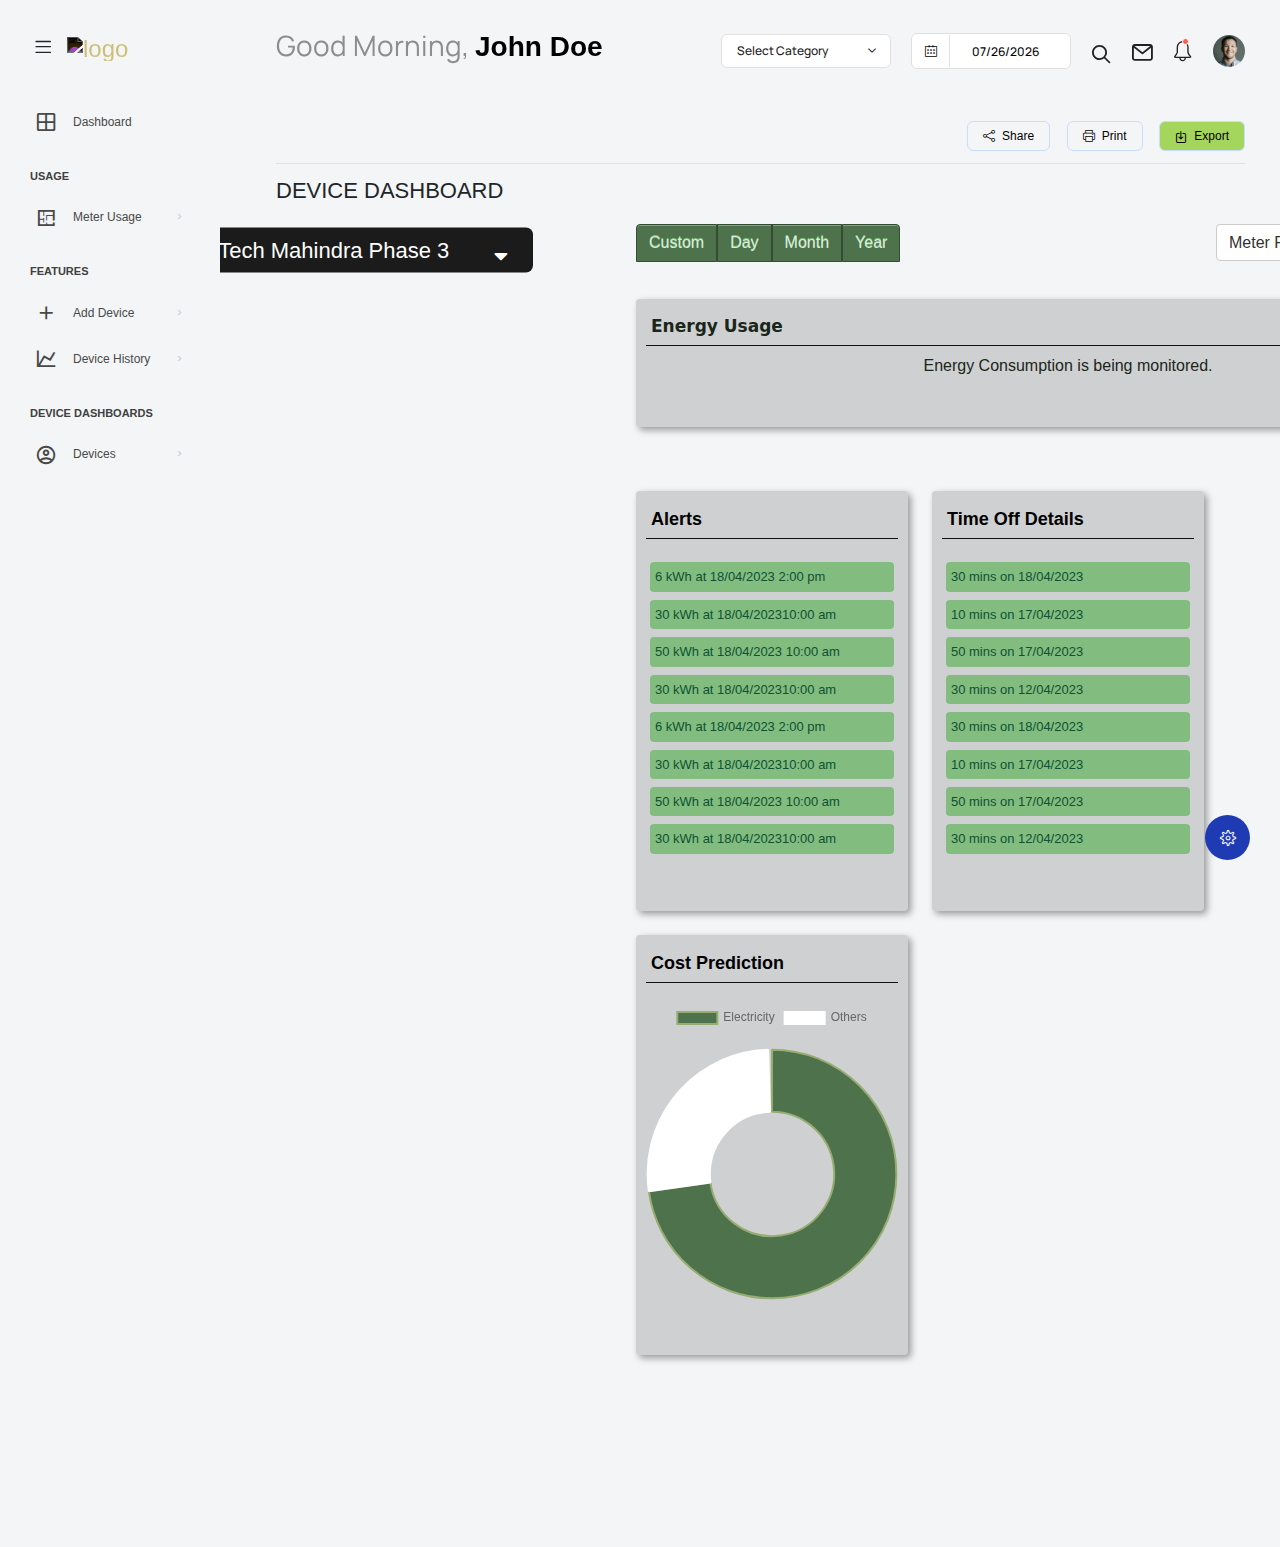
==== Dashboard/devicehistory.html @ cdee735d "Removed margin from hover button, added files" ====
<!DOCTYPE html>
<html lang="en">

<head>
  <!-- Required meta tags -->
  <meta charset="utf-8">
  <meta name="viewport" content="width=device-width, initial-scale=1, shrink-to-fit=no">
  <title>ElecTrak | Energy Monitoring</title>
  <!-- plugins:css -->
  <link rel="stylesheet" href="vendors/feather/feather.css">
  <link rel="stylesheet" href="vendors/mdi/css/materialdesignicons.min.css">
  <link rel="stylesheet" href="vendors/ti-icons/css/themify-icons.css">
  <link rel="stylesheet" href="vendors/typicons/typicons.css">
  <link rel="stylesheet" href="vendors/simple-line-icons/css/simple-line-icons.css">
  <link rel="stylesheet" href="vendors/css/vendor.bundle.base.css"> 


  <!-- endinject -->
  <!-- Plugin css for this page -->
  <link rel="stylesheet" href="vendors/datatables.net-bs4/dataTables.bootstrap4.css">
  <link rel="stylesheet" href="js/select.dataTables.min.css">
  <!-- End plugin css for this page -->
  <!-- inject:css -->


  <link rel="stylesheet" href="css/vertical-layout-light/style.css">


  
  <link rel="stylesheet" href="./css/dashboard.css">
  <!-- endinject -->
  <link rel="icon" type="image" href="./images/icons8-lightning-50.png">
</head>

<body>
  <div class="container-scroller">
    <!-- partial:partials/_navbar.html -->
    <nav class="navbar default-layout col-lg-12 col-12 p-0 fixed-top d-flex align-items-top flex-row">
      <div class="text-center navbar-brand-wrapper d-flex align-items-center justify-content-start" id="nav-top">
        <div class="me-3">
          <button class="navbar-toggler navbar-toggler align-self-center " id="navbar-toggler" type="button" data-bs-toggle="minimize">
            <span class="icon-menu"></span>
          </button>
        </div>
        <div >
          <a class="navbar-brand brand-logo" href="index.html">
            <img src="http://electrak.in/Images/EnetraLogoWhite.png" alt="logo" class="electrak-logo" />
            <!-- <h4 class="name">ElecTrak</h4> -->
          </a>
          <a class="navbar-brand brand-logo-mini" href="index.html">
            <!-- <img src="images/logo-mini.svg" alt="logo" /> -->
            <img src="./images/icons8-lightning-50-black.png" alt="logo" />
          </a>
        </div>
      </div>
      <div class="navbar-menu-wrapper d-flex align-items-top">
        <ul class="navbar-nav">
          <li class="nav-item font-weight-semibold d-none d-lg-block ms-0">
            <h1 class="welcome-text">Good Morning, <span class="text-black fw-bold">John Doe</span></h1>
            <!-- <h3 class="welcome-sub-text">Your performance summary this week </h3> -->
          </li>
        </ul>
        <ul class="navbar-nav ms-auto">
          <li class="nav-item dropdown d-none d-lg-block">
            <a class="nav-link dropdown-bordered dropdown-toggle dropdown-toggle-split" id="messageDropdown" href="#"
              data-bs-toggle="dropdown" aria-expanded="false"> Select Category </a>
            <div class="dropdown-menu dropdown-menu-right navbar-dropdown preview-list pb-0"
              aria-labelledby="messageDropdown">
              <a class="dropdown-item py-3">
                <p class="mb-0 font-weight-medium float-left">Select category</p>
              </a>
              <div class="dropdown-divider"></div>
              <a class="dropdown-item preview-item">
                <div class="preview-item-content flex-grow py-2">
                  <p class="preview-subject ellipsis font-weight-medium text-dark">Bootstrap Bundle </p>
                  <p class="fw-light small-text mb-0">This is a Bundle featuring 16 unique dashboards</p>
                </div>
              </a>
              <a class="dropdown-item preview-item">
                <div class="preview-item-content flex-grow py-2">
                  <p class="preview-subject ellipsis font-weight-medium text-dark">Angular Bundle</p>
                  <p class="fw-light small-text mb-0">Everything you’ll ever need for your Angular projects</p>
                </div>
              </a>
              <a class="dropdown-item preview-item">
                <div class="preview-item-content flex-grow py-2">
                  <p class="preview-subject ellipsis font-weight-medium text-dark">VUE Bundle</p>
                  <p class="fw-light small-text mb-0">Bundle of 6 Premium Vue Admin Dashboard</p>
                </div>
              </a>
              <a class="dropdown-item preview-item">
                <div class="preview-item-content flex-grow py-2">
                  <p class="preview-subject ellipsis font-weight-medium text-dark">React Bundle</p>
                  <p class="fw-light small-text mb-0">Bundle of 8 Premium React Admin Dashboard</p>
                </div>
              </a>
            </div>
          </li>
          <li class="nav-item d-none d-lg-block" id="nav-item">
            <div id="datepicker-popup" class="input-group date datepicker navbar-date-picker">
              <span class="input-group-addon input-group-prepend border-right">
                <span class="icon-calendar input-group-text calendar-icon"></span>
              </span>
              <input type="text" class="form-control">
            </div>
          </li>
          <li class="nav-item">
            <form class="search-form" action="#">
              <i class="icon-search"></i>
              <input type="search" class="form-control" placeholder="Search Here" title="Search here">
            </form>
          </li>
          <li class="nav-item dropdown">
            <a class="nav-link count-indicator" id="notificationDropdown" href="#" data-bs-toggle="dropdown">
              <i class="icon-mail icon-lg"></i>
            </a>
            <div class="dropdown-menu dropdown-menu-right navbar-dropdown preview-list pb-0"
              aria-labelledby="notificationDropdown">
              <a class="dropdown-item py-3 border-bottom">
                <p class="mb-0 font-weight-medium float-left">You have 4 new notifications </p>
                <span class="badge badge-pill badge-primary float-right">View all</span>
              </a>
              <a class="dropdown-item preview-item py-3">
                <div class="preview-thumbnail">
                  <i class="mdi mdi-alert m-auto text-primary"></i>
                </div>
                <div class="preview-item-content">
                  <h6 class="preview-subject fw-normal text-dark mb-1">Application Error</h6>
                  <p class="fw-light small-text mb-0"> Just now </p>
                </div>
              </a>
              <a class="dropdown-item preview-item py-3">
                <div class="preview-thumbnail">
                  <i class="mdi mdi-settings m-auto text-primary"></i>
                </div>
                <div class="preview-item-content">
                  <h6 class="preview-subject fw-normal text-dark mb-1">Settings</h6>
                  <p class="fw-light small-text mb-0"> Private message </p>
                </div>
              </a>
              <a class="dropdown-item preview-item py-3">
                <div class="preview-thumbnail">
                  <i class="mdi mdi-airballoon m-auto text-primary"></i>
                </div>
                <div class="preview-item-content">
                  <h6 class="preview-subject fw-normal text-dark mb-1">New user registration</h6>
                  <p class="fw-light small-text mb-0"> 2 days ago </p>
                </div>
              </a>
            </div>
          </li>
          <li class="nav-item dropdown">
            <a class="nav-link count-indicator" id="countDropdown" href="#" data-bs-toggle="dropdown"
              aria-expanded="false">
              <i class="icon-bell"></i>
              <span class="count"></span>
            </a>
            <div class="dropdown-menu dropdown-menu-right navbar-dropdown preview-list pb-0"
              aria-labelledby="countDropdown">
              <a class="dropdown-item py-3">
                <p class="mb-0 font-weight-medium float-left">You have 7 unread mails </p>
                <span class="badge badge-pill badge-primary float-right">View all</span>
              </a>
              <div class="dropdown-divider"></div>
              <a class="dropdown-item preview-item">
                <div class="preview-thumbnail">
                  <img src="images/faces/face10.jpg" alt="image" class="img-sm profile-pic">
                </div>
                <div class="preview-item-content flex-grow py-2">
                  <p class="preview-subject ellipsis font-weight-medium text-dark">Marian Garner </p>
                  <p class="fw-light small-text mb-0"> The meeting is cancelled </p>
                </div>
              </a>
              <a class="dropdown-item preview-item">
                <div class="preview-thumbnail">
                  <img src="images/faces/face12.jpg" alt="image" class="img-sm profile-pic">
                </div>
                <div class="preview-item-content flex-grow py-2">
                  <p class="preview-subject ellipsis font-weight-medium text-dark">David Grey </p>
                  <p class="fw-light small-text mb-0"> The meeting is cancelled </p>
                </div>
              </a>
              <a class="dropdown-item preview-item">
                <div class="preview-thumbnail">
                  <img src="images/faces/face1.jpg" alt="image" class="img-sm profile-pic">
                </div>
                <div class="preview-item-content flex-grow py-2">
                  <p class="preview-subject ellipsis font-weight-medium text-dark">Travis Jenkins </p>
                  <p class="fw-light small-text mb-0"> The meeting is cancelled </p>
                </div>
              </a>
            </div>
          </li>
          <li class="nav-item dropdown d-none d-lg-block user-dropdown">
            <a class="nav-link" id="UserDropdown" href="#" data-bs-toggle="dropdown" aria-expanded="false">
              <img class="img-xs rounded-circle" src="images/faces/face8.jpg" alt="Profile image"> </a>
            <div class="dropdown-menu dropdown-menu-right navbar-dropdown" aria-labelledby="UserDropdown">
              <div class="dropdown-header text-center">
                <img class="img-md rounded-circle" src="images/faces/face8.jpg" alt="Profile image">
                <p class="mb-1 mt-3 font-weight-semibold">Allen Moreno</p>
                <p class="fw-light text-muted mb-0">allenmoreno@gmail.com</p>
              </div>
              <a class="dropdown-item"><i class="dropdown-item-icon mdi mdi-account-outline text-primary me-2"></i> My
                Profile <span class="badge badge-pill badge-danger">1</span></a>
              <a class="dropdown-item"><i class="dropdown-item-icon mdi mdi-message-text-outline text-primary me-2"></i>
                Messages</a>
              <a class="dropdown-item"><i
                  class="dropdown-item-icon mdi mdi-calendar-check-outline text-primary me-2"></i> Activity</a>
              <a class="dropdown-item"><i class="dropdown-item-icon mdi mdi-help-circle-outline text-primary me-2"></i>
                FAQ</a>
              <a class="dropdown-item"><i class="dropdown-item-icon mdi mdi-power text-primary me-2"></i>Sign Out</a>
            </div>
          </li>
        </ul>
        <button class="navbar-toggler navbar-toggler-right d-lg-none align-self-center" type="button"
          data-bs-toggle="offcanvas">
          <span class="mdi mdi-menu"></span>
        </button>
      </div>
    </nav>
    <!-- partial -->
    <div class="container-fluid page-body-wrapper">
      <!-- partial:partials/_settings-panel.html -->
      <div class="theme-setting-wrapper">
        <div id="settings-trigger"><i class="ti-settings"></i></div>
        <div id="theme-settings" class="settings-panel">
          <i class="settings-close ti-close"></i>
          <p class="settings-heading">SIDEBAR SKINS</p>
          <div class="sidebar-bg-options selected" id="sidebar-light-theme">
            <div class="img-ss rounded-circle bg-light border me-3"></div>Light
          </div>
          <div class="sidebar-bg-options" id="sidebar-dark-theme">
            <div class="img-ss rounded-circle bg-dark border me-3"></div>Dark
          </div>
          <p class="settings-heading mt-2">HEADER SKINS</p>
          <div class="color-tiles mx-0 px-4">
            <div class="tiles success"></div>
            <div class="tiles warning"></div>
            <div class="tiles danger"></div>
            <div class="tiles info"></div>
            <div class="tiles dark"></div>
            <div class="tiles default"></div>
          </div>
        </div>
      </div>
      <div id="right-sidebar" class="settings-panel">
        <i class="settings-close ti-close"></i>
        <ul class="nav nav-tabs border-top" id="setting-panel" role="tablist">
          <li class="nav-item">
            <a class="nav-link active" id="todo-tab" data-bs-toggle="tab" href="#todo-section" role="tab"
              aria-controls="todo-section" aria-expanded="true">TO DO LIST</a>
          </li>
          <li class="nav-item">
            <a class="nav-link" id="chats-tab" data-bs-toggle="tab" href="#chats-section" role="tab"
              aria-controls="chats-section">CHATS</a>
          </li>
        </ul>
        <div class="tab-content" id="setting-content">
          <div class="tab-pane fade show active scroll-wrapper" id="todo-section" role="tabpanel"
            aria-labelledby="todo-section">
            <div class="add-items d-flex px-3 mb-0">
              <form class="form w-100">
                <div class="form-group d-flex">
                  <input type="text" class="form-control todo-list-input" placeholder="Add To-do">
                  <button type="submit" class="add btn btn-primary todo-list-add-btn" id="add-task">Add</button>
                </div>
              </form>
            </div>
            <div class="list-wrapper px-3">
              <ul class="d-flex flex-column-reverse todo-list">
                <li>
                  <div class="form-check">
                    <label class="form-check-label">
                      <input class="checkbox" type="checkbox">
                      Team review meeting at 3.00 PM
                    </label>
                  </div>
                  <i class="remove ti-close"></i>
                </li>
                <li>
                  <div class="form-check">
                    <label class="form-check-label">
                      <input class="checkbox" type="checkbox">
                      Prepare for presentation
                    </label>
                  </div>
                  <i class="remove ti-close"></i>
                </li>
                <li>
                  <div class="form-check">
                    <label class="form-check-label">
                      <input class="checkbox" type="checkbox">
                      Resolve all the low priority tickets due today
                    </label>
                  </div>
                  <i class="remove ti-close"></i>
                </li>
                <li class="completed">
                  <div class="form-check">
                    <label class="form-check-label">
                      <input class="checkbox" type="checkbox" checked>
                      Schedule meeting for next week
                    </label>
                  </div>
                  <i class="remove ti-close"></i>
                </li>
                <li class="completed">
                  <div class="form-check">
                    <label class="form-check-label">
                      <input class="checkbox" type="checkbox" checked>
                      Project review
                    </label>
                  </div>
                  <i class="remove ti-close"></i>
                </li>
              </ul>
            </div>
            <h4 class="px-3 text-muted mt-5 fw-light mb-0">Events</h4>
            <div class="events pt-4 px-3">
              <div class="wrapper d-flex mb-2">
                <i class="ti-control-record text-primary me-2"></i>
                <span>Feb 11 2018</span>
              </div>
              <p class="mb-0 font-weight-thin text-gray">Creating component page build a js</p>
              <p class="text-gray mb-0">The total number of sessions</p>
            </div>
            <div class="events pt-4 px-3">
              <div class="wrapper d-flex mb-2">
                <i class="ti-control-record text-primary me-2"></i>
                <span>Feb 7 2018</span>
              </div>
              <p class="mb-0 font-weight-thin text-gray">Meeting with Alisa</p>
              <p class="text-gray mb-0 ">Call Sarah Graves</p>
            </div>
          </div>
          <!-- To do section tab ends -->
          <div class="tab-pane fade" id="chats-section" role="tabpanel" aria-labelledby="chats-section">
            <div class="d-flex align-items-center justify-content-between border-bottom">
              <p class="settings-heading border-top-0 mb-3 pl-3 pt-0 border-bottom-0 pb-0">Friends</p>
              <small class="settings-heading border-top-0 mb-3 pt-0 border-bottom-0 pb-0 pr-3 fw-normal">See All</small>
            </div>
            <ul class="chat-list">
              <li class="list active">
                <div class="profile"><img src="images/faces/face1.jpg" alt="image"><span class="online"></span></div>
                <div class="info">
                  <p>Thomas Douglas</p>
                  <p>Available</p>
                </div>
                <small class="text-muted my-auto">19 min</small>
              </li>
              <li class="list">
                <div class="profile"><img src="images/faces/face2.jpg" alt="image"><span class="offline"></span></div>
                <div class="info">
                  <div class="wrapper d-flex">
                    <p>Catherine</p>
                  </div>
                  <p>Away</p>
                </div>
                <div class="badge badge-success badge-pill my-auto mx-2">4</div>
                <small class="text-muted my-auto">23 min</small>
              </li>
              <li class="list">
                <div class="profile"><img src="images/faces/face3.jpg" alt="image"><span class="online"></span></div>
                <div class="info">
                  <p>Daniel Russell</p>
                  <p>Available</p>
                </div>
                <small class="text-muted my-auto">14 min</small>
              </li>
              <li class="list">
                <div class="profile"><img src="images/faces/face4.jpg" alt="image"><span class="offline"></span></div>
                <div class="info">
                  <p>James Richardson</p>
                  <p>Away</p>
                </div>
                <small class="text-muted my-auto">2 min</small>
              </li>
              <li class="list">
                <div class="profile"><img src="images/faces/face5.jpg" alt="image"><span class="online"></span></div>
                <div class="info">
                  <p>Madeline Kennedy</p>
                  <p>Available</p>
                </div>
                <small class="text-muted my-auto">5 min</small>
              </li>
              <li class="list">
                <div class="profile"><img src="images/faces/face6.jpg" alt="image"><span class="online"></span></div>
                <div class="info">
                  <p>Sarah Graves</p>
                  <p>Available</p>
                </div>
                <small class="text-muted my-auto">47 min</small>
              </li>
            </ul>
          </div>
          <!-- chat tab ends -->
        </div>
      </div>
      <!-- partial -->
      <!-- partial:partials/_sidebar.html -->
      <nav class="sidebar sidebar-offcanvas" id="sidebar">
        <ul class="nav">
          <li class="nav-item">
            <a class="nav-link" href="index.html">
              <i class="mdi mdi-grid-large menu-icon"></i>
              <span class="menu-title">Dashboard</span>
            </a>
          </li>
          <li class="nav-item nav-category">Usage</li>
          <li class="nav-item">
            <a class="nav-link" data-bs-toggle="collapse" href="#ui-basic" aria-expanded="false"
              aria-controls="ui-basic">
              <i class="menu-icon mdi mdi-floor-plan"></i>
              <span class="menu-title">Meter Usage</span>
              <i class="menu-arrow"></i>
            </a>
            <!-- <div class="collapse" id="ui-basic">
              <ul class="nav flex-column sub-menu">
                <li class="nav-item"> <a class="nav-link" href="pages/ui-features/buttons.html">Buttons</a></li>
                <li class="nav-item"> <a class="nav-link" href="pages/ui-features/dropdowns.html">Dropdowns</a></li>
                <li class="nav-item"> <a class="nav-link" href="pages/ui-features/typography.html">Typography</a></li>
              </ul>
            </div> -->
          </li>
          <li class="nav-item nav-category">Features</li>
          <li class="nav-item">
            <a class="nav-link" data-bs-toggle="collapse" href="#form-elements" aria-expanded="false"
              aria-controls="form-elements">
              <i class="menu-icon mdi mdi mdi-plus"></i>
              <span class="menu-title">Add Device</span>
              <i class="menu-arrow"></i>
            </a>
            <!-- <div class="collapse" id="form-elements">
              <ul class="nav flex-column sub-menu">
                <li class="nav-item"><a class="nav-link" href="pages/forms/basic_elements.html">Basic Elements</a></li>
              </ul>
            </div> -->
          </li>
          <li class="nav-item">
            <a class="nav-link" data-bs-toggle="collapse" href="#charts" aria-expanded="false" aria-controls="charts">
              <i class="menu-icon mdi mdi-chart-line"></i>
              <span class="menu-title">Device History</span>
              <i class="menu-arrow"></i>
            </a>
            <!-- <div class="collapse" id="charts">
              <ul class="nav flex-column sub-menu">
                <li class="nav-item"> <a class="nav-link" href="pages/charts/chartjs.html">ChartJs</a></li>
              </ul>
            </div> -->
          </li>
          <!-- <li class="nav-item">
            <a class="nav-link" data-bs-toggle="collapse" href="#tables" aria-expanded="false" aria-controls="tables">
              <i class="menu-icon mdi mdi-table"></i>
              <span class="menu-title">Tables</span>
              <i class="menu-arrow"></i>
            </a>
            <div class="collapse" id="tables">
              <ul class="nav flex-column sub-menu">
                <li class="nav-item"> <a class="nav-link" href="pages/tables/basic-table.html">Basic table</a></li>
              </ul>
            </div>
          </li>
          <li class="nav-item">
            <a class="nav-link" data-bs-toggle="collapse" href="#icons" aria-expanded="false" aria-controls="icons">
              <i class="menu-icon mdi mdi-layers-outline"></i>
              <span class="menu-title">Icons</span>
              <i class="menu-arrow"></i>
            </a>
            <div class="collapse" id="icons">
              <ul class="nav flex-column sub-menu">
                <li class="nav-item"> <a class="nav-link" href="pages/icons/mdi.html">Mdi icons</a></li>
              </ul>
            </div>
          </li> -->
          <li class="nav-item nav-category">Device Dashboards</li>
          <li class="nav-item">
            <a class="nav-link" data-bs-toggle="collapse" href="#auth" aria-expanded="false" aria-controls="auth">
              <i class="menu-icon mdi mdi-account-circle-outline"></i>
              <span class="menu-title">Devices</span>
              <i class="menu-arrow"></i>
            </a>
            <div class="collapse" id="auth">
              <ul class="nav flex-column sub-menu">
                <li class="nav-item"> <a class="nav-link" href="pages/samples/login.html"> Tech Mahindra Phase 3 </a></li>
              </ul>
            </div>
          </li>
          <!-- <li class="nav-item nav-category">help</li>
          <li class="nav-item">
            <a class="nav-link" href="http://bootstrapdash.com/demo/star-admin2-free/docs/documentation.html">
              <i class="menu-icon mdi mdi-file-document"></i>
              <span class="menu-title">Documentation</span>
            </a>
          </li> -->
        </ul>
      </nav>




      <!-- partial -->
      <div class="main-panel">
        <div class="content-wrapper">
          <div class="row">
            <div class="col-sm-12">
              <div class="home-tab">
                <div class="d-sm-flex align-items-center justify-content-between border-bottom">
                  <ul class="nav nav-tabs" role="tablist">

                  </ul>
                  <div>
                    <div class="btn-wrapper">
                      <a href="#" class="btn btn-otline-dark align-items-center"><i class="icon-share"></i> Share</a>
                      <a href="#" class="btn btn-otline-dark"><i class="icon-printer"></i> Print</a>
                      <a href="#" class="btn export_btn me-0"><i class="icon-download"></i> Export</a>
                    </div>
                  </div>
                </div>
                <div style="font-size: 22px; font-weight: 540; margin-top: 10px;">DEVICE DASHBOARD</div>

                <div id="testContent" style="display: flex;"></div> 
                <div id="testContent2" style="display: flex;"></div> 
                <div id="testContent3" style="position: relative; left: 22.5rem; bottom: 10rem;"></div> 
                <div id="testContent4" style="display: flex; margin-left: 340px; position:relative; bottom: 9rem">
                
                </div> 

                
                <script src="https://code.jquery.com/jquery-3.4.1.js"></script>
                <script>
                    $(document).ready(function() {
                        // Load test.html content into the div with id="testContent"
                        $("#testContent").load("DeviceHistory/datepickers.html");
                        $("#testContent2").load("DeviceHistory/dpm.html");
                        $("#testContent3").load("DeviceHistory/energy.html");
                        $("#testContent4").load("DeviceHistory/chart.html");
                    });
                </script>






<!-- <div class="col-lg-8 d-flex flex-column">
  <div class="row flex-grow">
    <div class="col-12 col-lg-4 col-lg-12 grid-margin stretch-card">
      <div class="card card-rounded">
        <div class="card-body">
          <div class="d-sm-flex justify-content-between align-items-start">
            <div>
              <h4 class="card-title card-title-dash">Performance Line Chart</h4>
              <h5 class="card-subtitle card-subtitle-dash">Lorem Ipsum is simply dummy text of the
                printing</h5>
            </div>
            <div id="performance-line-legend"></div>
          </div>
          <div class="chartjs-wrapper mt-5">
            <canvas id="performaneLine"></canvas>
          </div>
        </div>
      </div>
    </div>
  </div>
</div> -->




                
        <!-- content-wrapper ends -->
        <!-- partial:partials/_footer.html -->
        <!-- <footer class="footer">
          <div class="d-sm-flex justify-content-center justify-content-sm-between">
            <span class="text-muted text-center text-sm-left d-block d-sm-inline-block">Premium <a
                href="https://www.bootstrapdash.com/" target="_blank">Bootstrap admin template</a> from
              BootstrapDash.</span>
            <span class="float-none float-sm-right d-block mt-1 mt-sm-0 text-center">Copyright © 2021. All
              rights
              reserved.</span>
          </div>
        </footer> -->
        <!-- partial -->
      </div>
      <!-- main-panel ends -->
    </div>
    <!-- page-body-wrapper ends -->
  </div>
  <!-- container-scroller -->

  <!-- plugins:js -->
  <script src="vendors/js/vendor.bundle.base.js"></script>
  <!-- endinject -->
  <!-- Plugin js for this page -->
  <script src="vendors/chart.js/Chart.min.js"></script>
  <script src="vendors/bootstrap-datepicker/bootstrap-datepicker.min.js"></script>
  <script src="vendors/progressbar.js/progressbar.min.js"></script>

  <!-- End plugin js for this page -->
  <!-- inject:js -->
  <script src="js/off-canvas.js"></script>
  <script src="js/hoverable-collapse.js"></script>
  <script src="js/template.js"></script>
  <script src="js/settings.js"></script>
  <script src="js/todolist.js"></script>
  <!-- endinject -->
  <!-- Custom js for this page-->
  <script src="js/dashboard.js"></script>
  <script src="js/Chart.roundedBarCharts.js"></script>
  <script src="./vendors/chart.js/Chart.min.js"></script>
  <script src="./js/off-canvas.js"></script>


  <!--  -->
  <script src="./js/chart.js"></script>
  <!--  -->

  <!-- End custom js for this page-->
</body>

</html>
---- Dashboard/vendors/feather/feather.css ----
@charset "UTF-8";
 
@font-face {
  font-family: "feather";
  src:url("fonts/feather-webfont.eot");
  src:url("fonts/feather-webfont.eot?#iefix") format("embedded-opentype"),
    url("fonts/feather-webfont.woff") format("woff"),
    url("fonts/feather-webfont.ttf") format("truetype"),
    url("fonts/feather-webfont.svg#feather") format("svg");
  font-weight: normal;
  font-style: normal;
}

/* Character Mapping Method */
 
[data-icon]:before {
  display: inline-block;
  font-family: "feather";
  content: attr(data-icon);
  font-style: normal;
  font-weight: normal;
  font-variant: normal;
  text-transform: none;
  speak: none;
  line-height: 1;
  -webkit-font-smoothing: antialiased;
  -moz-osx-font-smoothing: grayscale;
}

/* CSS Class Mapping Method */
 
[class^="icon-"],
[class*=" icon-"] {
  display: inline-block;
  font-family: "feather";
  font-style: normal;
  font-weight: normal;
  font-variant: normal;
  text-transform: none;
  speak: none;
  line-height: 1;
  -webkit-font-smoothing: antialiased;
  -moz-osx-font-smoothing: grayscale;
}

.icon-eye:before {
  content: "\e000";
}

.icon-paper-clip:before {
  content: "\e001";
}

.icon-mail:before {
  content: "\e002";
}

.icon-mail:before {
  content: "\e002";
}

.icon-toggle:before {
  content: "\e003";
}

.icon-layout:before {
  content: "\e004";
}

.icon-link:before {
  content: "\e005";
}

.icon-bell:before {
  content: "\e006";
}

.icon-lock:before {
  content: "\e007";
}

.icon-unlock:before {
  content: "\e008";
}

.icon-ribbon:before {
  content: "\e009";
}

.icon-image:before {
  content: "\e010";
}

.icon-signal:before {
  content: "\e011";
}

.icon-target:before {
  content: "\e012";
}

.icon-clipboard:before {
  content: "\e013";
}

.icon-clock:before {
  content: "\e014";
}

.icon-clock:before {
  content: "\e014";
}

.icon-watch:before {
  content: "\e015";
}

.icon-air-play:before {
  content: "\e016";
}

.icon-camera:before {
  content: "\e017";
}

.icon-video:before {
  content: "\e018";
}

.icon-disc:before {
  content: "\e019";
}

.icon-printer:before {
  content: "\e020";
}

.icon-monitor:before {
  content: "\e021";
}

.icon-server:before {
  content: "\e022";
}

.icon-cog:before {
  content: "\e023";
}

.icon-heart:before {
  content: "\e024";
}

.icon-paragraph:before {
  content: "\e025";
}

.icon-align-justify:before {
  content: "\e026";
}

.icon-align-left:before {
  content: "\e027";
}

.icon-align-center:before {
  content: "\e028";
}

.icon-align-right:before {
  content: "\e029";
}

.icon-book:before {
  content: "\e030";
}

.icon-layers:before {
  content: "\e031";
}

.icon-stack:before {
  content: "\e032";
}

.icon-stack-2:before {
  content: "\e033";
}

.icon-paper:before {
  content: "\e034";
}

.icon-paper-stack:before {
  content: "\e035";
}

.icon-search:before {
  content: "\e036";
}

.icon-zoom-in:before {
  content: "\e037";
}

.icon-zoom-out:before {
  content: "\e038";
}

.icon-reply:before {
  content: "\e039";
}

.icon-circle-plus:before {
  content: "\e040";
}

.icon-circle-minus:before {
  content: "\e041";
}

.icon-circle-check:before {
  content: "\e042";
}

.icon-circle-cross:before {
  content: "\e043";
}

.icon-square-plus:before {
  content: "\e044";
}

.icon-square-minus:before {
  content: "\e045";
}

.icon-square-check:before {
  content: "\e046";
}

.icon-square-cross:before {
  content: "\e047";
}

.icon-microphone:before {
  content: "\e048";
}

.icon-record:before {
  content: "\e049";
}

.icon-skip-back:before {
  content: "\e050";
}

.icon-rewind:before {
  content: "\e051";
}

.icon-play:before {
  content: "\e052";
}

.icon-pause:before {
  content: "\e053";
}

.icon-stop:before {
  content: "\e054";
}

.icon-fast-forward:before {
  content: "\e055";
}

.icon-skip-forward:before {
  content: "\e056";
}

.icon-shuffle:before {
  content: "\e057";
}

.icon-repeat:before {
  content: "\e058";
}

.icon-folder:before {
  content: "\e059";
}

.icon-umbrella:before {
  content: "\e060";
}

.icon-moon:before {
  content: "\e061";
}

.icon-thermometer:before {
  content: "\e062";
}

.icon-drop:before {
  content: "\e063";
}

.icon-sun:before {
  content: "\e064";
}

.icon-cloud:before {
  content: "\e065";
}

.icon-cloud-upload:before {
  content: "\e066";
}

.icon-cloud-download:before {
  content: "\e067";
}

.icon-upload:before {
  content: "\e068";
}

.icon-download:before {
  content: "\e069";
}

.icon-location:before {
  content: "\e070";
}

.icon-location-2:before {
  content: "\e071";
}

.icon-map:before {
  content: "\e072";
}

.icon-battery:before {
  content: "\e073";
}

.icon-head:before {
  content: "\e074";
}

.icon-briefcase:before {
  content: "\e075";
}

.icon-speech-bubble:before {
  content: "\e076";
}

.icon-anchor:before {
  content: "\e077";
}

.icon-globe:before {
  content: "\e078";
}

.icon-box:before {
  content: "\e079";
}

.icon-reload:before {
  content: "\e080";
}

.icon-share:before {
  content: "\e081";
}

.icon-marquee:before {
  content: "\e082";
}

.icon-marquee-plus:before {
  content: "\e083";
}

.icon-marquee-minus:before {
  content: "\e084";
}

.icon-tag:before {
  content: "\e085";
}

.icon-power:before {
  content: "\e086";
}

.icon-command:before {
  content: "\e087";
}

.icon-alt:before {
  content: "\e088";
}

.icon-esc:before {
  content: "\e089";
}

.icon-bar-graph:before {
  content: "\e090";
}

.icon-bar-graph-2:before {
  content: "\e091";
}

.icon-pie-graph:before {
  content: "\e092";
}

.icon-star:before {
  content: "\e093";
}

.icon-arrow-left:before {
  content: "\e094";
}

.icon-arrow-right:before {
  content: "\e095";
}

.icon-arrow-up:before {
  content: "\e096";
}

.icon-arrow-down:before {
  content: "\e097";
}

.icon-volume:before {
  content: "\e098";
}

.icon-mute:before {
  content: "\e099";
}

.icon-content-right:before {
  content: "\e100";
}

.icon-content-left:before {
  content: "\e101";
}

.icon-grid:before {
  content: "\e102";
}

.icon-grid-2:before {
  content: "\e103";
}

.icon-columns:before {
  content: "\e104";
}

.icon-loader:before {
  content: "\e105";
}

.icon-bag:before {
  content: "\e106";
}

.icon-ban:before {
  content: "\e107";
}

.icon-flag:before {
  content: "\e108";
}

.icon-trash:before {
  content: "\e109";
}

.icon-expand:before {
  content: "\e110";
}

.icon-contract:before {
  content: "\e111";
}

.icon-maximize:before {
  content: "\e112";
}

.icon-minimize:before {
  content: "\e113";
}

.icon-plus:before {
  content: "\e114";
}

.icon-minus:before {
  content: "\e115";
}

.icon-check:before {
  content: "\e116";
}

.icon-cross:before {
  content: "\e117";
}

.icon-move:before {
  content: "\e118";
}

.icon-delete:before {
  content: "\e119";
}

.icon-menu:before {
  content: "\e120";
}

.icon-archive:before {
  content: "\e121";
}

.icon-inbox:before {
  content: "\e122";
}

.icon-outbox:before {
  content: "\e123";
}

.icon-file:before {
  content: "\e124";
}

.icon-file-add:before {
  content: "\e125";
}

.icon-file-subtract:before {
  content: "\e126";
}

.icon-help:before {
  content: "\e127";
}

.icon-open:before {
  content: "\e128";
}

.icon-ellipsis:before {
  content: "\e129";
}
---- Dashboard/vendors/ti-icons/css/themify-icons.css ----
@font-face {
	font-family: 'themify';
	src:url('../fonts/themify.eot');
	src:url('../fonts/themify.eot?#iefix') format('embedded-opentype'),
		url('../fonts/themify.woff') format('woff'),
		url('../fonts/themify.ttf') format('truetype'),
		url('../fonts/themify.svg') format('svg');
	font-weight: normal;
	font-style: normal;
}

[class^="ti-"], [class*=" ti-"] {
	font-family: 'themify';
	speak: none;
	font-style: normal;
	font-weight: normal;
	font-variant: normal;
	text-transform: none;
	line-height: 1;

	/* Better Font Rendering =========== */
	-webkit-font-smoothing: antialiased;
	-moz-osx-font-smoothing: grayscale;
}

.ti-wand:before {
	content: "\e600";
}
.ti-volume:before {
	content: "\e601";
}
.ti-user:before {
	content: "\e602";
}
.ti-unlock:before {
	content: "\e603";
}
.ti-unlink:before {
	content: "\e604";
}
.ti-trash:before {
	content: "\e605";
}
.ti-thought:before {
	content: "\e606";
}
.ti-target:before {
	content: "\e607";
}
.ti-tag:before {
	content: "\e608";
}
.ti-tablet:before {
	content: "\e609";
}
.ti-star:before {
	content: "\e60a";
}
.ti-spray:before {
	content: "\e60b";
}
.ti-signal:before {
	content: "\e60c";
}
.ti-shopping-cart:before {
	content: "\e60d";
}
.ti-shopping-cart-full:before {
	content: "\e60e";
}
.ti-settings:before {
	content: "\e60f";
}
.ti-search:before {
	content: "\e610";
}
.ti-zoom-in:before {
	content: "\e611";
}
.ti-zoom-out:before {
	content: "\e612";
}
.ti-cut:before {
	content: "\e613";
}
.ti-ruler:before {
	content: "\e614";
}
.ti-ruler-pencil:before {
	content: "\e615";
}
.ti-ruler-alt:before {
	content: "\e616";
}
.ti-bookmark:before {
	content: "\e617";
}
.ti-bookmark-alt:before {
	content: "\e618";
}
.ti-reload:before {
	content: "\e619";
}
.ti-plus:before {
	content: "\e61a";
}
.ti-pin:before {
	content: "\e61b";
}
.ti-pencil:before {
	content: "\e61c";
}
.ti-pencil-alt:before {
	content: "\e61d";
}
.ti-paint-roller:before {
	content: "\e61e";
}
.ti-paint-bucket:before {
	content: "\e61f";
}
.ti-na:before {
	content: "\e620";
}
.ti-mobile:before {
	content: "\e621";
}
.ti-minus:before {
	content: "\e622";
}
.ti-medall:before {
	content: "\e623";
}
.ti-medall-alt:before {
	content: "\e624";
}
.ti-marker:before {
	content: "\e625";
}
.ti-marker-alt:before {
	content: "\e626";
}
.ti-arrow-up:before {
	content: "\e627";
}
.ti-arrow-right:before {
	content: "\e628";
}
.ti-arrow-left:before {
	content: "\e629";
}
.ti-arrow-down:before {
	content: "\e62a";
}
.ti-lock:before {
	content: "\e62b";
}
.ti-location-arrow:before {
	content: "\e62c";
}
.ti-link:before {
	content: "\e62d";
}
.ti-layout:before {
	content: "\e62e";
}
.ti-layers:before {
	content: "\e62f";
}
.ti-layers-alt:before {
	content: "\e630";
}
.ti-key:before {
	content: "\e631";
}
.ti-import:before {
	content: "\e632";
}
.ti-image:before {
	content: "\e633";
}
.ti-heart:before {
	content: "\e634";
}
.ti-heart-broken:before {
	content: "\e635";
}
.ti-hand-stop:before {
	content: "\e636";
}
.ti-hand-open:before {
	content: "\e637";
}
.ti-hand-drag:before {
	content: "\e638";
}
.ti-folder:before {
	content: "\e639";
}
.ti-flag:before {
	content: "\e63a";
}
.ti-flag-alt:before {
	content: "\e63b";
}
.ti-flag-alt-2:before {
	content: "\e63c";
}
.ti-eye:before {
	content: "\e63d";
}
.ti-export:before {
	content: "\e63e";
}
.ti-exchange-vertical:before {
	content: "\e63f";
}
.ti-desktop:before {
	content: "\e640";
}
.ti-cup:before {
	content: "\e641";
}
.ti-crown:before {
	content: "\e642";
}
.ti-comments:before {
	content: "\e643";
}
.ti-comment:before {
	content: "\e644";
}
.ti-comment-alt:before {
	content: "\e645";
}
.ti-close:before {
	content: "\e646";
}
.ti-clip:before {
	content: "\e647";
}
.ti-angle-up:before {
	content: "\e648";
}
.ti-angle-right:before {
	content: "\e649";
}
.ti-angle-left:before {
	content: "\e64a";
}
.ti-angle-down:before {
	content: "\e64b";
}
.ti-check:before {
	content: "\e64c";
}
.ti-check-box:before {
	content: "\e64d";
}
.ti-camera:before {
	content: "\e64e";
}
.ti-announcement:before {
	content: "\e64f";
}
.ti-brush:before {
	content: "\e650";
}
.ti-briefcase:before {
	content: "\e651";
}
.ti-bolt:before {
	content: "\e652";
}
.ti-bolt-alt:before {
	content: "\e653";
}
.ti-blackboard:before {
	content: "\e654";
}
.ti-bag:before {
	content: "\e655";
}
.ti-move:before {
	content: "\e656";
}
.ti-arrows-vertical:before {
	content: "\e657";
}
.ti-arrows-horizontal:before {
	content: "\e658";
}
.ti-fullscreen:before {
	content: "\e659";
}
.ti-arrow-top-right:before {
	content: "\e65a";
}
.ti-arrow-top-left:before {
	content: "\e65b";
}
.ti-arrow-circle-up:before {
	content: "\e65c";
}
.ti-arrow-circle-right:before {
	content: "\e65d";
}
.ti-arrow-circle-left:before {
	content: "\e65e";
}
.ti-arrow-circle-down:before {
	content: "\e65f";
}
.ti-angle-double-up:before {
	content: "\e660";
}
.ti-angle-double-right:before {
	content: "\e661";
}
.ti-angle-double-left:before {
	content: "\e662";
}
.ti-angle-double-down:before {
	content: "\e663";
}
.ti-zip:before {
	content: "\e664";
}
.ti-world:before {
	content: "\e665";
}
.ti-wheelchair:before {
	content: "\e666";
}
.ti-view-list:before {
	content: "\e667";
}
.ti-view-list-alt:before {
	content: "\e668";
}
.ti-view-grid:before {
	content: "\e669";
}
.ti-uppercase:before {
	content: "\e66a";
}
.ti-upload:before {
	content: "\e66b";
}
.ti-underline:before {
	content: "\e66c";
}
.ti-truck:before {
	content: "\e66d";
}
.ti-timer:before {
	content: "\e66e";
}
.ti-ticket:before {
	content: "\e66f";
}
.ti-thumb-up:before {
	content: "\e670";
}
.ti-thumb-down:before {
	content: "\e671";
}
.ti-text:before {
	content: "\e672";
}
.ti-stats-up:before {
	content: "\e673";
}
.ti-stats-down:before {
	content: "\e674";
}
.ti-split-v:before {
	content: "\e675";
}
.ti-split-h:before {
	content: "\e676";
}
.ti-smallcap:before {
	content: "\e677";
}
.ti-shine:before {
	content: "\e678";
}
.ti-shift-right:before {
	content: "\e679";
}
.ti-shift-left:before {
	content: "\e67a";
}
.ti-shield:before {
	content: "\e67b";
}
.ti-notepad:before {
	content: "\e67c";
}
.ti-server:before {
	content: "\e67d";
}
.ti-quote-right:before {
	content: "\e67e";
}
.ti-quote-left:before {
	content: "\e67f";
}
.ti-pulse:before {
	content: "\e680";
}
.ti-printer:before {
	content: "\e681";
}
.ti-power-off:before {
	content: "\e682";
}
.ti-plug:before {
	content: "\e683";
}
.ti-pie-chart:before {
	content: "\e684";
}
.ti-paragraph:before {
	content: "\e685";
}
.ti-panel:before {
	content: "\e686";
}
.ti-package:before {
	content: "\e687";
}
.ti-music:before {
	content: "\e688";
}
.ti-music-alt:before {
	content: "\e689";
}
.ti-mouse:before {
	content: "\e68a";
}
.ti-mouse-alt:before {
	content: "\e68b";
}
.ti-money:before {
	content: "\e68c";
}
.ti-microphone:before {
	content: "\e68d";
}
.ti-menu:before {
	content: "\e68e";
}
.ti-menu-alt:before {
	content: "\e68f";
}
.ti-map:before {
	content: "\e690";
}
.ti-map-alt:before {
	content: "\e691";
}
.ti-loop:before {
	content: "\e692";
}
.ti-location-pin:before {
	content: "\e693";
}
.ti-list:before {
	content: "\e694";
}
.ti-light-bulb:before {
	content: "\e695";
}
.ti-Italic:before {
	content: "\e696";
}
.ti-info:before {
	content: "\e697";
}
.ti-infinite:before {
	content: "\e698";
}
.ti-id-badge:before {
	content: "\e699";
}
.ti-hummer:before {
	content: "\e69a";
}
.ti-home:before {
	content: "\e69b";
}
.ti-help:before {
	content: "\e69c";
}
.ti-headphone:before {
	content: "\e69d";
}
.ti-harddrives:before {
	content: "\e69e";
}
.ti-harddrive:before {
	content: "\e69f";
}
.ti-gift:before {
	content: "\e6a0";
}
.ti-game:before {
	content: "\e6a1";
}
.ti-filter:before {
	content: "\e6a2";
}
.ti-files:before {
	content: "\e6a3";
}
.ti-file:before {
	content: "\e6a4";
}
.ti-eraser:before {
	content: "\e6a5";
}
.ti-envelope:before {
	content: "\e6a6";
}
.ti-download:before {
	content: "\e6a7";
}
.ti-direction:before {
	content: "\e6a8";
}
.ti-direction-alt:before {
	content: "\e6a9";
}
.ti-dashboard:before {
	content: "\e6aa";
}
.ti-control-stop:before {
	content: "\e6ab";
}
.ti-control-shuffle:before {
	content: "\e6ac";
}
.ti-control-play:before {
	content: "\e6ad";
}
.ti-control-pause:before {
	content: "\e6ae";
}
.ti-control-forward:before {
	content: "\e6af";
}
.ti-control-backward:before {
	content: "\e6b0";
}
.ti-cloud:before {
	content: "\e6b1";
}
.ti-cloud-up:before {
	content: "\e6b2";
}
.ti-cloud-down:before {
	content: "\e6b3";
}
.ti-clipboard:before {
	content: "\e6b4";
}
.ti-car:before {
	content: "\e6b5";
}
.ti-calendar:before {
	content: "\e6b6";
}
.ti-book:before {
	content: "\e6b7";
}
.ti-bell:before {
	content: "\e6b8";
}
.ti-basketball:before {
	content: "\e6b9";
}
.ti-bar-chart:before {
	content: "\e6ba";
}
.ti-bar-chart-alt:before {
	content: "\e6bb";
}
.ti-back-right:before {
	content: "\e6bc";
}
.ti-back-left:before {
	content: "\e6bd";
}
.ti-arrows-corner:before {
	content: "\e6be";
}
.ti-archive:before {
	content: "\e6bf";
}
.ti-anchor:before {
	content: "\e6c0";
}
.ti-align-right:before {
	content: "\e6c1";
}
.ti-align-left:before {
	content: "\e6c2";
}
.ti-align-justify:before {
	content: "\e6c3";
}
.ti-align-center:before {
	content: "\e6c4";
}
.ti-alert:before {
	content: "\e6c5";
}
.ti-alarm-clock:before {
	content: "\e6c6";
}
.ti-agenda:before {
	content: "\e6c7";
}
.ti-write:before {
	content: "\e6c8";
}
.ti-window:before {
	content: "\e6c9";
}
.ti-widgetized:before {
	content: "\e6ca";
}
.ti-widget:before {
	content: "\e6cb";
}
.ti-widget-alt:before {
	content: "\e6cc";
}
.ti-wallet:before {
	content: "\e6cd";
}
.ti-video-clapper:before {
	content: "\e6ce";
}
.ti-video-camera:before {
	content: "\e6cf";
}
.ti-vector:before {
	content: "\e6d0";
}
.ti-themify-logo:before {
	content: "\e6d1";
}
.ti-themify-favicon:before {
	content: "\e6d2";
}
.ti-themify-favicon-alt:before {
	content: "\e6d3";
}
.ti-support:before {
	content: "\e6d4";
}
.ti-stamp:before {
	content: "\e6d5";
}
.ti-split-v-alt:before {
	content: "\e6d6";
}
.ti-slice:before {
	content: "\e6d7";
}
.ti-shortcode:before {
	content: "\e6d8";
}
.ti-shift-right-alt:before {
	content: "\e6d9";
}
.ti-shift-left-alt:before {
	content: "\e6da";
}
.ti-ruler-alt-2:before {
	content: "\e6db";
}
.ti-receipt:before {
	content: "\e6dc";
}
.ti-pin2:before {
	content: "\e6dd";
}
.ti-pin-alt:before {
	content: "\e6de";
}
.ti-pencil-alt2:before {
	content: "\e6df";
}
.ti-palette:before {
	content: "\e6e0";
}
.ti-more:before {
	content: "\e6e1";
}
.ti-more-alt:before {
	content: "\e6e2";
}
.ti-microphone-alt:before {
	content: "\e6e3";
}
.ti-magnet:before {
	content: "\e6e4";
}
.ti-line-double:before {
	content: "\e6e5";
}
.ti-line-dotted:before {
	content: "\e6e6";
}
.ti-line-dashed:before {
	content: "\e6e7";
}
.ti-layout-width-full:before {
	content: "\e6e8";
}
.ti-layout-width-default:before {
	content: "\e6e9";
}
.ti-layout-width-default-alt:before {
	content: "\e6ea";
}
.ti-layout-tab:before {
	content: "\e6eb";
}
.ti-layout-tab-window:before {
	content: "\e6ec";
}
.ti-layout-tab-v:before {
	content: "\e6ed";
}
.ti-layout-tab-min:before {
	content: "\e6ee";
}
.ti-layout-slider:before {
	content: "\e6ef";
}
.ti-layout-slider-alt:before {
	content: "\e6f0";
}
.ti-layout-sidebar-right:before {
	content: "\e6f1";
}
.ti-layout-sidebar-none:before {
	content: "\e6f2";
}
.ti-layout-sidebar-left:before {
	content: "\e6f3";
}
.ti-layout-placeholder:before {
	content: "\e6f4";
}
.ti-layout-menu:before {
	content: "\e6f5";
}
.ti-layout-menu-v:before {
	content: "\e6f6";
}
.ti-layout-menu-separated:before {
	content: "\e6f7";
}
.ti-layout-menu-full:before {
	content: "\e6f8";
}
.ti-layout-media-right-alt:before {
	content: "\e6f9";
}
.ti-layout-media-right:before {
	content: "\e6fa";
}
.ti-layout-media-overlay:before {
	content: "\e6fb";
}
.ti-layout-media-overlay-alt:before {
	content: "\e6fc";
}
.ti-layout-media-overlay-alt-2:before {
	content: "\e6fd";
}
.ti-layout-media-left-alt:before {
	content: "\e6fe";
}
.ti-layout-media-left:before {
	content: "\e6ff";
}
.ti-layout-media-center-alt:before {
	content: "\e700";
}
.ti-layout-media-center:before {
	content: "\e701";
}
.ti-layout-list-thumb:before {
	content: "\e702";
}
.ti-layout-list-thumb-alt:before {
	content: "\e703";
}
.ti-layout-list-post:before {
	content: "\e704";
}
.ti-layout-list-large-image:before {
	content: "\e705";
}
.ti-layout-line-solid:before {
	content: "\e706";
}
.ti-layout-grid4:before {
	content: "\e707";
}
.ti-layout-grid3:before {
	content: "\e708";
}
.ti-layout-grid2:before {
	content: "\e709";
}
.ti-layout-grid2-thumb:before {
	content: "\e70a";
}
.ti-layout-cta-right:before {
	content: "\e70b";
}
.ti-layout-cta-left:before {
	content: "\e70c";
}
.ti-layout-cta-center:before {
	content: "\e70d";
}
.ti-layout-cta-btn-right:before {
	content: "\e70e";
}
.ti-layout-cta-btn-left:before {
	content: "\e70f";
}
.ti-layout-column4:before {
	content: "\e710";
}
.ti-layout-column3:before {
	content: "\e711";
}
.ti-layout-column2:before {
	content: "\e712";
}
.ti-layout-accordion-separated:before {
	content: "\e713";
}
.ti-layout-accordion-merged:before {
	content: "\e714";
}
.ti-layout-accordion-list:before {
	content: "\e715";
}
.ti-ink-pen:before {
	content: "\e716";
}
.ti-info-alt:before {
	content: "\e717";
}
.ti-help-alt:before {
	content: "\e718";
}
.ti-headphone-alt:before {
	content: "\e719";
}
.ti-hand-point-up:before {
	content: "\e71a";
}
.ti-hand-point-right:before {
	content: "\e71b";
}
.ti-hand-point-left:before {
	content: "\e71c";
}
.ti-hand-point-down:before {
	content: "\e71d";
}
.ti-gallery:before {
	content: "\e71e";
}
.ti-face-smile:before {
	content: "\e71f";
}
.ti-face-sad:before {
	content: "\e720";
}
.ti-credit-card:before {
	content: "\e721";
}
.ti-control-skip-forward:before {
	content: "\e722";
}
.ti-control-skip-backward:before {
	content: "\e723";
}
.ti-control-record:before {
	content: "\e724";
}
.ti-control-eject:before {
	content: "\e725";
}
.ti-comments-smiley:before {
	content: "\e726";
}
.ti-brush-alt:before {
	content: "\e727";
}
.ti-youtube:before {
	content: "\e728";
}
.ti-vimeo:before {
	content: "\e729";
}
.ti-twitter:before {
	content: "\e72a";
}
.ti-time:before {
	content: "\e72b";
}
.ti-tumblr:before {
	content: "\e72c";
}
.ti-skype:before {
	content: "\e72d";
}
.ti-share:before {
	content: "\e72e";
}
.ti-share-alt:before {
	content: "\e72f";
}
.ti-rocket:before {
	content: "\e730";
}
.ti-pinterest:before {
	content: "\e731";
}
.ti-new-window:before {
	content: "\e732";
}
.ti-microsoft:before {
	content: "\e733";
}
.ti-list-ol:before {
	content: "\e734";
}
.ti-linkedin:before {
	content: "\e735";
}
.ti-layout-sidebar-2:before {
	content: "\e736";
}
.ti-layout-grid4-alt:before {
	content: "\e737";
}
.ti-layout-grid3-alt:before {
	content: "\e738";
}
.ti-layout-grid2-alt:before {
	content: "\e739";
}
.ti-layout-column4-alt:before {
	content: "\e73a";
}
.ti-layout-column3-alt:before {
	content: "\e73b";
}
.ti-layout-column2-alt:before {
	content: "\e73c";
}
.ti-instagram:before {
	content: "\e73d";
}
.ti-google:before {
	content: "\e73e";
}
.ti-github:before {
	content: "\e73f";
}
.ti-flickr:before {
	content: "\e740";
}
.ti-facebook:before {
	content: "\e741";
}
.ti-dropbox:before {
	content: "\e742";
}
.ti-dribbble:before {
	content: "\e743";
}
.ti-apple:before {
	content: "\e744";
}
.ti-android:before {
	content: "\e745";
}
.ti-save:before {
	content: "\e746";
}
.ti-save-alt:before {
	content: "\e747";
}
.ti-yahoo:before {
	content: "\e748";
}
.ti-wordpress:before {
	content: "\e749";
}
.ti-vimeo-alt:before {
	content: "\e74a";
}
.ti-twitter-alt:before {
	content: "\e74b";
}
.ti-tumblr-alt:before {
	content: "\e74c";
}
.ti-trello:before {
	content: "\e74d";
}
.ti-stack-overflow:before {
	content: "\e74e";
}
.ti-soundcloud:before {
	content: "\e74f";
}
.ti-sharethis:before {
	content: "\e750";
}
.ti-sharethis-alt:before {
	content: "\e751";
}
.ti-reddit:before {
	content: "\e752";
}
.ti-pinterest-alt:before {
	content: "\e753";
}
.ti-microsoft-alt:before {
	content: "\e754";
}
.ti-linux:before {
	content: "\e755";
}
.ti-jsfiddle:before {
	content: "\e756";
}
.ti-joomla:before {
	content: "\e757";
}
.ti-html5:before {
	content: "\e758";
}
.ti-flickr-alt:before {
	content: "\e759";
}
.ti-email:before {
	content: "\e75a";
}
.ti-drupal:before {
	content: "\e75b";
}
.ti-dropbox-alt:before {
	content: "\e75c";
}
.ti-css3:before {
	content: "\e75d";
}
.ti-rss:before {
	content: "\e75e";
}
.ti-rss-alt:before {
	content: "\e75f";
}
---- Dashboard/vendors/typicons/typicons.css ----
@charset "UTF-8";

@font-face {
  font-family: "typicons";
  src: url("typicons.eot?b99ba6e7256a27d29176cef7fc322738?#iefix") format("embedded-opentype"),
url("typicons.woff2?b99ba6e7256a27d29176cef7fc322738") format("woff2"),
url("typicons.woff?b99ba6e7256a27d29176cef7fc322738") format("woff"),
url("typicons.ttf?b99ba6e7256a27d29176cef7fc322738") format("truetype"),
url("typicons.svg?b99ba6e7256a27d29176cef7fc322738#typicons") format("svg");
}

.typcn:before {
  font-family: typicons !important;
  font-style: normal;
  font-weight: normal !important;
  font-variant: normal;
  text-transform: none;
  line-height: 1;
  -webkit-font-smoothing: antialiased;
  -moz-osx-font-smoothing: grayscale;
}

.typcn-lg {
  font-size: 1.33333333em;
  line-height: 0.75em;
  vertical-align: -15%;
}
.typcn-2x {
  font-size: 2em;
}
.typcn-3x {
  font-size: 3em;
}
.typcn-4x {
  font-size: 4em;
}
.typcn-5x {
  font-size: 5em;
}

.typcn-adjust-brightness:before {
  content: "\e000";
}
.typcn-adjust-contrast:before {
  content: "\e001";
}
.typcn-anchor-outline:before {
  content: "\e002";
}
.typcn-anchor:before {
  content: "\e003";
}
.typcn-archive:before {
  content: "\e004";
}
.typcn-arrow-back-outline:before {
  content: "\e005";
}
.typcn-arrow-back:before {
  content: "\e006";
}
.typcn-arrow-down-outline:before {
  content: "\e007";
}
.typcn-arrow-down-thick:before {
  content: "\e008";
}
.typcn-arrow-down:before {
  content: "\e009";
}
.typcn-arrow-forward-outline:before {
  content: "\e00a";
}
.typcn-arrow-forward:before {
  content: "\e00b";
}
.typcn-arrow-left-outline:before {
  content: "\e00c";
}
.typcn-arrow-left-thick:before {
  content: "\e00d";
}
.typcn-arrow-left:before {
  content: "\e00e";
}
.typcn-arrow-loop-outline:before {
  content: "\e00f";
}
.typcn-arrow-loop:before {
  content: "\e010";
}
.typcn-arrow-maximise-outline:before {
  content: "\e011";
}
.typcn-arrow-maximise:before {
  content: "\e012";
}
.typcn-arrow-minimise-outline:before {
  content: "\e013";
}
.typcn-arrow-minimise:before {
  content: "\e014";
}
.typcn-arrow-move-outline:before {
  content: "\e015";
}
.typcn-arrow-move:before {
  content: "\e016";
}
.typcn-arrow-repeat-outline:before {
  content: "\e017";
}
.typcn-arrow-repeat:before {
  content: "\e018";
}
.typcn-arrow-right-outline:before {
  content: "\e019";
}
.typcn-arrow-right-thick:before {
  content: "\e01a";
}
.typcn-arrow-right:before {
  content: "\e01b";
}
.typcn-arrow-shuffle:before {
  content: "\e01c";
}
.typcn-arrow-sorted-down:before {
  content: "\e01d";
}
.typcn-arrow-sorted-up:before {
  content: "\e01e";
}
.typcn-arrow-sync-outline:before {
  content: "\e01f";
}
.typcn-arrow-sync:before {
  content: "\e020";
}
.typcn-arrow-unsorted:before {
  content: "\e021";
}
.typcn-arrow-up-outline:before {
  content: "\e022";
}
.typcn-arrow-up-thick:before {
  content: "\e023";
}
.typcn-arrow-up:before {
  content: "\e024";
}
.typcn-at:before {
  content: "\e025";
}
.typcn-attachment-outline:before {
  content: "\e026";
}
.typcn-attachment:before {
  content: "\e027";
}
.typcn-backspace-outline:before {
  content: "\e028";
}
.typcn-backspace:before {
  content: "\e029";
}
.typcn-battery-charge:before {
  content: "\e02a";
}
.typcn-battery-full:before {
  content: "\e02b";
}
.typcn-battery-high:before {
  content: "\e02c";
}
.typcn-battery-low:before {
  content: "\e02d";
}
.typcn-battery-mid:before {
  content: "\e02e";
}
.typcn-beaker:before {
  content: "\e02f";
}
.typcn-beer:before {
  content: "\e030";
}
.typcn-bell:before {
  content: "\e031";
}
.typcn-book:before {
  content: "\e032";
}
.typcn-bookmark:before {
  content: "\e033";
}
.typcn-briefcase:before {
  content: "\e034";
}
.typcn-brush:before {
  content: "\e035";
}
.typcn-business-card:before {
  content: "\e036";
}
.typcn-calculator:before {
  content: "\e037";
}
.typcn-calendar-outline:before {
  content: "\e038";
}
.typcn-calendar:before {
  content: "\e039";
}
.typcn-camera-outline:before {
  content: "\e03a";
}
.typcn-camera:before {
  content: "\e03b";
}
.typcn-cancel-outline:before {
  content: "\e03c";
}
.typcn-cancel:before {
  content: "\e03d";
}
.typcn-chart-area-outline:before {
  content: "\e03e";
}
.typcn-chart-area:before {
  content: "\e03f";
}
.typcn-chart-bar-outline:before {
  content: "\e040";
}
.typcn-chart-bar:before {
  content: "\e041";
}
.typcn-chart-line-outline:before {
  content: "\e042";
}
.typcn-chart-line:before {
  content: "\e043";
}
.typcn-chart-pie-outline:before {
  content: "\e044";
}
.typcn-chart-pie:before {
  content: "\e045";
}
.typcn-chevron-left-outline:before {
  content: "\e046";
}
.typcn-chevron-left:before {
  content: "\e047";
}
.typcn-chevron-right-outline:before {
  content: "\e048";
}
.typcn-chevron-right:before {
  content: "\e049";
}
.typcn-clipboard:before {
  content: "\e04a";
}
.typcn-cloud-storage:before {
  content: "\e04b";
}
.typcn-cloud-storage-outline:before {
  content: "\e054";
}
.typcn-code-outline:before {
  content: "\e04c";
}
.typcn-code:before {
  content: "\e04d";
}
.typcn-coffee:before {
  content: "\e04e";
}
.typcn-cog-outline:before {
  content: "\e04f";
}
.typcn-cog:before {
  content: "\e050";
}
.typcn-compass:before {
  content: "\e051";
}
.typcn-contacts:before {
  content: "\e052";
}
.typcn-credit-card:before {
  content: "\e053";
}
.typcn-css3:before {
  content: "\e055";
}
.typcn-database:before {
  content: "\e056";
}
.typcn-delete-outline:before {
  content: "\e057";
}
.typcn-delete:before {
  content: "\e058";
}
.typcn-device-desktop:before {
  content: "\e059";
}
.typcn-device-laptop:before {
  content: "\e05a";
}
.typcn-device-phone:before {
  content: "\e05b";
}
.typcn-device-tablet:before {
  content: "\e05c";
}
.typcn-directions:before {
  content: "\e05d";
}
.typcn-divide-outline:before {
  content: "\e05e";
}
.typcn-divide:before {
  content: "\e05f";
}
.typcn-document-add:before {
  content: "\e060";
}
.typcn-document-delete:before {
  content: "\e061";
}
.typcn-document-text:before {
  content: "\e062";
}
.typcn-document:before {
  content: "\e063";
}
.typcn-download-outline:before {
  content: "\e064";
}
.typcn-download:before {
  content: "\e065";
}
.typcn-dropbox:before {
  content: "\e066";
}
.typcn-edit:before {
  content: "\e067";
}
.typcn-eject-outline:before {
  content: "\e068";
}
.typcn-eject:before {
  content: "\e069";
}
.typcn-equals-outline:before {
  content: "\e06a";
}
.typcn-equals:before {
  content: "\e06b";
}
.typcn-export-outline:before {
  content: "\e06c";
}
.typcn-export:before {
  content: "\e06d";
}
.typcn-eye-outline:before {
  content: "\e06e";
}
.typcn-eye:before {
  content: "\e06f";
}
.typcn-feather:before {
  content: "\e070";
}
.typcn-film:before {
  content: "\e071";
}
.typcn-filter:before {
  content: "\e072";
}
.typcn-flag-outline:before {
  content: "\e073";
}
.typcn-flag:before {
  content: "\e074";
}
.typcn-flash-outline:before {
  content: "\e075";
}
.typcn-flash:before {
  content: "\e076";
}
.typcn-flow-children:before {
  content: "\e077";
}
.typcn-flow-merge:before {
  content: "\e078";
}
.typcn-flow-parallel:before {
  content: "\e079";
}
.typcn-flow-switch:before {
  content: "\e07a";
}
.typcn-folder-add:before {
  content: "\e07b";
}
.typcn-folder-delete:before {
  content: "\e07c";
}
.typcn-folder-open:before {
  content: "\e07d";
}
.typcn-folder:before {
  content: "\e07e";
}
.typcn-gift:before {
  content: "\e07f";
}
.typcn-globe-outline:before {
  content: "\e080";
}
.typcn-globe:before {
  content: "\e081";
}
.typcn-group-outline:before {
  content: "\e082";
}
.typcn-group:before {
  content: "\e083";
}
.typcn-headphones:before {
  content: "\e084";
}
.typcn-heart-full-outline:before {
  content: "\e085";
}
.typcn-heart-half-outline:before {
  content: "\e086";
}
.typcn-heart-outline:before {
  content: "\e087";
}
.typcn-heart:before {
  content: "\e088";
}
.typcn-home-outline:before {
  content: "\e089";
}
.typcn-home:before {
  content: "\e08a";
}
.typcn-html5:before {
  content: "\e08b";
}
.typcn-image-outline:before {
  content: "\e08c";
}
.typcn-image:before {
  content: "\e08d";
}
.typcn-infinity-outline:before {
  content: "\e08e";
}
.typcn-infinity:before {
  content: "\e08f";
}
.typcn-info-large-outline:before {
  content: "\e090";
}
.typcn-info-large:before {
  content: "\e091";
}
.typcn-info-outline:before {
  content: "\e092";
}
.typcn-info:before {
  content: "\e093";
}
.typcn-input-checked-outline:before {
  content: "\e094";
}
.typcn-input-checked:before {
  content: "\e095";
}
.typcn-key-outline:before {
  content: "\e096";
}
.typcn-key:before {
  content: "\e097";
}
.typcn-keyboard:before {
  content: "\e098";
}
.typcn-leaf:before {
  content: "\e099";
}
.typcn-lightbulb:before {
  content: "\e09a";
}
.typcn-link-outline:before {
  content: "\e09b";
}
.typcn-link:before {
  content: "\e09c";
}
.typcn-location-arrow-outline:before {
  content: "\e09d";
}
.typcn-location-arrow:before {
  content: "\e09e";
}
.typcn-location-outline:before {
  content: "\e09f";
}
.typcn-location:before {
  content: "\e0a0";
}
.typcn-lock-closed-outline:before {
  content: "\e0a1";
}
.typcn-lock-closed:before {
  content: "\e0a2";
}
.typcn-lock-open-outline:before {
  content: "\e0a3";
}
.typcn-lock-open:before {
  content: "\e0a4";
}
.typcn-mail:before {
  content: "\e0a5";
}
.typcn-map:before {
  content: "\e0a6";
}
.typcn-media-eject-outline:before {
  content: "\e0a7";
}
.typcn-media-eject:before {
  content: "\e0a8";
}
.typcn-media-fast-forward-outline:before {
  content: "\e0a9";
}
.typcn-media-fast-forward:before {
  content: "\e0aa";
}
.typcn-media-pause-outline:before {
  content: "\e0ab";
}
.typcn-media-pause:before {
  content: "\e0ac";
}
.typcn-media-play-outline:before {
  content: "\e0ad";
}
.typcn-media-play-reverse-outline:before {
  content: "\e0ae";
}
.typcn-media-play-reverse:before {
  content: "\e0af";
}
.typcn-media-play:before {
  content: "\e0b0";
}
.typcn-media-record-outline:before {
  content: "\e0b1";
}
.typcn-media-record:before {
  content: "\e0b2";
}
.typcn-media-rewind-outline:before {
  content: "\e0b3";
}
.typcn-media-rewind:before {
  content: "\e0b4";
}
.typcn-media-stop-outline:before {
  content: "\e0b5";
}
.typcn-media-stop:before {
  content: "\e0b6";
}
.typcn-message-typing:before {
  content: "\e0b7";
}
.typcn-message:before {
  content: "\e0b8";
}
.typcn-messages:before {
  content: "\e0b9";
}
.typcn-microphone-outline:before {
  content: "\e0ba";
}
.typcn-microphone:before {
  content: "\e0bb";
}
.typcn-minus-outline:before {
  content: "\e0bc";
}
.typcn-minus:before {
  content: "\e0bd";
}
.typcn-mortar-board:before {
  content: "\e0be";
}
.typcn-news:before {
  content: "\e0bf";
}
.typcn-notes-outline:before {
  content: "\e0c0";
}
.typcn-notes:before {
  content: "\e0c1";
}
.typcn-pen:before {
  content: "\e0c2";
}
.typcn-pencil:before {
  content: "\e0c3";
}
.typcn-phone-outline:before {
  content: "\e0c4";
}
.typcn-phone:before {
  content: "\e0c5";
}
.typcn-pi-outline:before {
  content: "\e0c6";
}
.typcn-pi:before {
  content: "\e0c7";
}
.typcn-pin-outline:before {
  content: "\e0c8";
}
.typcn-pin:before {
  content: "\e0c9";
}
.typcn-pipette:before {
  content: "\e0ca";
}
.typcn-plane-outline:before {
  content: "\e0cb";
}
.typcn-plane:before {
  content: "\e0cc";
}
.typcn-plug:before {
  content: "\e0cd";
}
.typcn-plus-outline:before {
  content: "\e0ce";
}
.typcn-plus:before {
  content: "\e0cf";
}
.typcn-point-of-interest-outline:before {
  content: "\e0d0";
}
.typcn-point-of-interest:before {
  content: "\e0d1";
}
.typcn-power-outline:before {
  content: "\e0d2";
}
.typcn-power:before {
  content: "\e0d3";
}
.typcn-printer:before {
  content: "\e0d4";
}
.typcn-puzzle-outline:before {
  content: "\e0d5";
}
.typcn-puzzle:before {
  content: "\e0d6";
}
.typcn-radar-outline:before {
  content: "\e0d7";
}
.typcn-radar:before {
  content: "\e0d8";
}
.typcn-refresh-outline:before {
  content: "\e0d9";
}
.typcn-refresh:before {
  content: "\e0da";
}
.typcn-rss-outline:before {
  content: "\e0db";
}
.typcn-rss:before {
  content: "\e0dc";
}
.typcn-scissors-outline:before {
  content: "\e0dd";
}
.typcn-scissors:before {
  content: "\e0de";
}
.typcn-shopping-bag:before {
  content: "\e0df";
}
.typcn-shopping-cart:before {
  content: "\e0e0";
}
.typcn-social-at-circular:before {
  content: "\e0e1";
}
.typcn-social-dribbble-circular:before {
  content: "\e0e2";
}
.typcn-social-dribbble:before {
  content: "\e0e3";
}
.typcn-social-facebook-circular:before {
  content: "\e0e4";
}
.typcn-social-facebook:before {
  content: "\e0e5";
}
.typcn-social-flickr-circular:before {
  content: "\e0e6";
}
.typcn-social-flickr:before {
  content: "\e0e7";
}
.typcn-social-github-circular:before {
  content: "\e0e8";
}
.typcn-social-github:before {
  content: "\e0e9";
}
.typcn-social-google-plus-circular:before {
  content: "\e0ea";
}
.typcn-social-google-plus:before {
  content: "\e0eb";
}
.typcn-social-instagram-circular:before {
  content: "\e0ec";
}
.typcn-social-instagram:before {
  content: "\e0ed";
}
.typcn-social-last-fm-circular:before {
  content: "\e0ee";
}
.typcn-social-last-fm:before {
  content: "\e0ef";
}
.typcn-social-linkedin-circular:before {
  content: "\e0f0";
}
.typcn-social-linkedin:before {
  content: "\e0f1";
}
.typcn-social-pinterest-circular:before {
  content: "\e0f2";
}
.typcn-social-pinterest:before {
  content: "\e0f3";
}
.typcn-social-skype-outline:before {
  content: "\e0f4";
}
.typcn-social-skype:before {
  content: "\e0f5";
}
.typcn-social-tumbler-circular:before {
  content: "\e0f6";
}
.typcn-social-tumbler:before {
  content: "\e0f7";
}
.typcn-social-twitter-circular:before {
  content: "\e0f8";
}
.typcn-social-twitter:before {
  content: "\e0f9";
}
.typcn-social-vimeo-circular:before {
  content: "\e0fa";
}
.typcn-social-vimeo:before {
  content: "\e0fb";
}
.typcn-social-youtube-circular:before {
  content: "\e0fc";
}
.typcn-social-youtube:before {
  content: "\e0fd";
}
.typcn-sort-alphabetically-outline:before {
  content: "\e0fe";
}
.typcn-sort-alphabetically:before {
  content: "\e0ff";
}
.typcn-sort-numerically-outline:before {
  content: "\e100";
}
.typcn-sort-numerically:before {
  content: "\e101";
}
.typcn-spanner-outline:before {
  content: "\e102";
}
.typcn-spanner:before {
  content: "\e103";
}
.typcn-spiral:before {
  content: "\e104";
}
.typcn-star-full-outline:before {
  content: "\e105";
}
.typcn-star-half-outline:before {
  content: "\e106";
}
.typcn-star-half:before {
  content: "\e107";
}
.typcn-star-outline:before {
  content: "\e108";
}
.typcn-star:before {
  content: "\e109";
}
.typcn-starburst-outline:before {
  content: "\e10a";
}
.typcn-starburst:before {
  content: "\e10b";
}
.typcn-stopwatch:before {
  content: "\e10c";
}
.typcn-support:before {
  content: "\e10d";
}
.typcn-tabs-outline:before {
  content: "\e10e";
}
.typcn-tag:before {
  content: "\e10f";
}
.typcn-tags:before {
  content: "\e110";
}
.typcn-th-large-outline:before {
  content: "\e111";
}
.typcn-th-large:before {
  content: "\e112";
}
.typcn-th-list-outline:before {
  content: "\e113";
}
.typcn-th-list:before {
  content: "\e114";
}
.typcn-th-menu-outline:before {
  content: "\e115";
}
.typcn-th-menu:before {
  content: "\e116";
}
.typcn-th-small-outline:before {
  content: "\e117";
}
.typcn-th-small:before {
  content: "\e118";
}
.typcn-thermometer:before {
  content: "\e119";
}
.typcn-thumbs-down:before {
  content: "\e11a";
}
.typcn-thumbs-ok:before {
  content: "\e11b";
}
.typcn-thumbs-up:before {
  content: "\e11c";
}
.typcn-tick-outline:before {
  content: "\e11d";
}
.typcn-tick:before {
  content: "\e11e";
}
.typcn-ticket:before {
  content: "\e11f";
}
.typcn-time:before {
  content: "\e120";
}
.typcn-times-outline:before {
  content: "\e121";
}
.typcn-times:before {
  content: "\e122";
}
.typcn-trash:before {
  content: "\e123";
}
.typcn-tree:before {
  content: "\e124";
}
.typcn-upload-outline:before {
  content: "\e125";
}
.typcn-upload:before {
  content: "\e126";
}
.typcn-user-add-outline:before {
  content: "\e127";
}
.typcn-user-add:before {
  content: "\e128";
}
.typcn-user-delete-outline:before {
  content: "\e129";
}
.typcn-user-delete:before {
  content: "\e12a";
}
.typcn-user-outline:before {
  content: "\e12b";
}
.typcn-user:before {
  content: "\e12c";
}
.typcn-vendor-android:before {
  content: "\e12d";
}
.typcn-vendor-apple:before {
  content: "\e12e";
}
.typcn-vendor-microsoft:before {
  content: "\e12f";
}
.typcn-video-outline:before {
  content: "\e130";
}
.typcn-video:before {
  content: "\e131";
}
.typcn-volume-down:before {
  content: "\e132";
}
.typcn-volume-mute:before {
  content: "\e133";
}
.typcn-volume-up:before {
  content: "\e134";
}
.typcn-volume:before {
  content: "\e135";
}
.typcn-warning-outline:before {
  content: "\e136";
}
.typcn-warning:before {
  content: "\e137";
}
.typcn-watch:before {
  content: "\e138";
}
.typcn-waves-outline:before {
  content: "\e139";
}
.typcn-waves:before {
  content: "\e13a";
}
.typcn-weather-cloudy:before {
  content: "\e13b";
}
.typcn-weather-downpour:before {
  content: "\e13c";
}
.typcn-weather-night:before {
  content: "\e13d";
}
.typcn-weather-partly-sunny:before {
  content: "\e13e";
}
.typcn-weather-shower:before {
  content: "\e13f";
}
.typcn-weather-snow:before {
  content: "\e140";
}
.typcn-weather-stormy:before {
  content: "\e141";
}
.typcn-weather-sunny:before {
  content: "\e142";
}
.typcn-weather-windy-cloudy:before {
  content: "\e143";
}
.typcn-weather-windy:before {
  content: "\e144";
}
.typcn-wi-fi-outline:before {
  content: "\e145";
}
.typcn-wi-fi:before {
  content: "\e146";
}
.typcn-wine:before {
  content: "\e147";
}
.typcn-world-outline:before {
  content: "\e148";
}
.typcn-world:before {
  content: "\e149";
}
.typcn-zoom-in-outline:before {
  content: "\e14a";
}
.typcn-zoom-in:before {
  content: "\e14b";
}
.typcn-zoom-out-outline:before {
  content: "\e14c";
}
.typcn-zoom-out:before {
  content: "\e14d";
}
.typcn-zoom-outline:before {
  content: "\e14e";
}
.typcn-zoom:before {
  content: "\e14f";
}
---- Dashboard/vendors/simple-line-icons/css/simple-line-icons.css ----
@font-face {
  font-family: 'simple-line-icons';
  src: url('../fonts/Simple-Line-Icons.eot?v=2.4.0');
  src: url('../fonts/Simple-Line-Icons.eot?v=2.4.0#iefix') format('embedded-opentype'), url('../fonts/Simple-Line-Icons.woff2?v=2.4.0') format('woff2'), url('../fonts/Simple-Line-Icons.ttf?v=2.4.0') format('truetype'), url('../fonts/Simple-Line-Icons.woff?v=2.4.0') format('woff'), url('../fonts/Simple-Line-Icons.svg?v=2.4.0#simple-line-icons') format('svg');
  font-weight: normal;
  font-style: normal;
}
/*
 Use the following CSS code if you want to have a class per icon.
 Instead of a list of all class selectors, you can use the generic [class*="icon-"] selector, but it's slower:
*/
.icon-user,
.icon-people,
.icon-user-female,
.icon-user-follow,
.icon-user-following,
.icon-user-unfollow,
.icon-login,
.icon-logout,
.icon-emotsmile,
.icon-phone,
.icon-call-end,
.icon-call-in,
.icon-call-out,
.icon-map,
.icon-location-pin,
.icon-direction,
.icon-directions,
.icon-compass,
.icon-layers,
.icon-menu,
.icon-list,
.icon-options-vertical,
.icon-options,
.icon-arrow-down,
.icon-arrow-left,
.icon-arrow-right,
.icon-arrow-up,
.icon-arrow-up-circle,
.icon-arrow-left-circle,
.icon-arrow-right-circle,
.icon-arrow-down-circle,
.icon-check,
.icon-clock,
.icon-plus,
.icon-minus,
.icon-close,
.icon-event,
.icon-exclamation,
.icon-organization,
.icon-trophy,
.icon-screen-smartphone,
.icon-screen-desktop,
.icon-plane,
.icon-notebook,
.icon-mustache,
.icon-mouse,
.icon-magnet,
.icon-energy,
.icon-disc,
.icon-cursor,
.icon-cursor-move,
.icon-crop,
.icon-chemistry,
.icon-speedometer,
.icon-shield,
.icon-screen-tablet,
.icon-magic-wand,
.icon-hourglass,
.icon-graduation,
.icon-ghost,
.icon-game-controller,
.icon-fire,
.icon-eyeglass,
.icon-envelope-open,
.icon-envelope-letter,
.icon-bell,
.icon-badge,
.icon-anchor,
.icon-wallet,
.icon-vector,
.icon-speech,
.icon-puzzle,
.icon-printer,
.icon-present,
.icon-playlist,
.icon-pin,
.icon-picture,
.icon-handbag,
.icon-globe-alt,
.icon-globe,
.icon-folder-alt,
.icon-folder,
.icon-film,
.icon-feed,
.icon-drop,
.icon-drawer,
.icon-docs,
.icon-doc,
.icon-diamond,
.icon-cup,
.icon-calculator,
.icon-bubbles,
.icon-briefcase,
.icon-book-open,
.icon-basket-loaded,
.icon-basket,
.icon-bag,
.icon-action-undo,
.icon-action-redo,
.icon-wrench,
.icon-umbrella,
.icon-trash,
.icon-tag,
.icon-support,
.icon-frame,
.icon-size-fullscreen,
.icon-size-actual,
.icon-shuffle,
.icon-share-alt,
.icon-share,
.icon-rocket,
.icon-question,
.icon-pie-chart,
.icon-pencil,
.icon-note,
.icon-loop,
.icon-home,
.icon-grid,
.icon-graph,
.icon-microphone,
.icon-music-tone-alt,
.icon-music-tone,
.icon-earphones-alt,
.icon-earphones,
.icon-equalizer,
.icon-like,
.icon-dislike,
.icon-control-start,
.icon-control-rewind,
.icon-control-play,
.icon-control-pause,
.icon-control-forward,
.icon-control-end,
.icon-volume-1,
.icon-volume-2,
.icon-volume-off,
.icon-calendar,
.icon-bulb,
.icon-chart,
.icon-ban,
.icon-bubble,
.icon-camrecorder,
.icon-camera,
.icon-cloud-download,
.icon-cloud-upload,
.icon-envelope,
.icon-eye,
.icon-flag,
.icon-heart,
.icon-info,
.icon-key,
.icon-link,
.icon-lock,
.icon-lock-open,
.icon-magnifier,
.icon-magnifier-add,
.icon-magnifier-remove,
.icon-paper-clip,
.icon-paper-plane,
.icon-power,
.icon-refresh,
.icon-reload,
.icon-settings,
.icon-star,
.icon-symbol-female,
.icon-symbol-male,
.icon-target,
.icon-credit-card,
.icon-paypal,
.icon-social-tumblr,
.icon-social-twitter,
.icon-social-facebook,
.icon-social-instagram,
.icon-social-linkedin,
.icon-social-pinterest,
.icon-social-github,
.icon-social-google,
.icon-social-reddit,
.icon-social-skype,
.icon-social-dribbble,
.icon-social-behance,
.icon-social-foursqare,
.icon-social-soundcloud,
.icon-social-spotify,
.icon-social-stumbleupon,
.icon-social-youtube,
.icon-social-dropbox,
.icon-social-vkontakte,
.icon-social-steam {
  font-family: 'simple-line-icons';
  speak: none;
  font-style: normal;
  font-weight: normal;
  font-variant: normal;
  text-transform: none;
  line-height: 1;
  /* Better Font Rendering =========== */
  -webkit-font-smoothing: antialiased;
  -moz-osx-font-smoothing: grayscale;
}
.icon-user:before {
  content: "\e005";
}
.icon-people:before {
  content: "\e001";
}
.icon-user-female:before {
  content: "\e000";
}
.icon-user-follow:before {
  content: "\e002";
}
.icon-user-following:before {
  content: "\e003";
}
.icon-user-unfollow:before {
  content: "\e004";
}
.icon-login:before {
  content: "\e066";
}
.icon-logout:before {
  content: "\e065";
}
.icon-emotsmile:before {
  content: "\e021";
}
.icon-phone:before {
  content: "\e600";
}
.icon-call-end:before {
  content: "\e048";
}
.icon-call-in:before {
  content: "\e047";
}
.icon-call-out:before {
  content: "\e046";
}
.icon-map:before {
  content: "\e033";
}
.icon-location-pin:before {
  content: "\e096";
}
.icon-direction:before {
  content: "\e042";
}
.icon-directions:before {
  content: "\e041";
}
.icon-compass:before {
  content: "\e045";
}
.icon-layers:before {
  content: "\e034";
}
.icon-menu:before {
  content: "\e601";
}
.icon-list:before {
  content: "\e067";
}
.icon-options-vertical:before {
  content: "\e602";
}
.icon-options:before {
  content: "\e603";
}
.icon-arrow-down:before {
  content: "\e604";
}
.icon-arrow-left:before {
  content: "\e605";
}
.icon-arrow-right:before {
  content: "\e606";
}
.icon-arrow-up:before {
  content: "\e607";
}
.icon-arrow-up-circle:before {
  content: "\e078";
}
.icon-arrow-left-circle:before {
  content: "\e07a";
}
.icon-arrow-right-circle:before {
  content: "\e079";
}
.icon-arrow-down-circle:before {
  content: "\e07b";
}
.icon-check:before {
  content: "\e080";
}
.icon-clock:before {
  content: "\e081";
}
.icon-plus:before {
  content: "\e095";
}
.icon-minus:before {
  content: "\e615";
}
.icon-close:before {
  content: "\e082";
}
.icon-event:before {
  content: "\e619";
}
.icon-exclamation:before {
  content: "\e617";
}
.icon-organization:before {
  content: "\e616";
}
.icon-trophy:before {
  content: "\e006";
}
.icon-screen-smartphone:before {
  content: "\e010";
}
.icon-screen-desktop:before {
  content: "\e011";
}
.icon-plane:before {
  content: "\e012";
}
.icon-notebook:before {
  content: "\e013";
}
.icon-mustache:before {
  content: "\e014";
}
.icon-mouse:before {
  content: "\e015";
}
.icon-magnet:before {
  content: "\e016";
}
.icon-energy:before {
  content: "\e020";
}
.icon-disc:before {
  content: "\e022";
}
.icon-cursor:before {
  content: "\e06e";
}
.icon-cursor-move:before {
  content: "\e023";
}
.icon-crop:before {
  content: "\e024";
}
.icon-chemistry:before {
  content: "\e026";
}
.icon-speedometer:before {
  content: "\e007";
}
.icon-shield:before {
  content: "\e00e";
}
.icon-screen-tablet:before {
  content: "\e00f";
}
.icon-magic-wand:before {
  content: "\e017";
}
.icon-hourglass:before {
  content: "\e018";
}
.icon-graduation:before {
  content: "\e019";
}
.icon-ghost:before {
  content: "\e01a";
}
.icon-game-controller:before {
  content: "\e01b";
}
.icon-fire:before {
  content: "\e01c";
}
.icon-eyeglass:before {
  content: "\e01d";
}
.icon-envelope-open:before {
  content: "\e01e";
}
.icon-envelope-letter:before {
  content: "\e01f";
}
.icon-bell:before {
  content: "\e027";
}
.icon-badge:before {
  content: "\e028";
}
.icon-anchor:before {
  content: "\e029";
}
.icon-wallet:before {
  content: "\e02a";
}
.icon-vector:before {
  content: "\e02b";
}
.icon-speech:before {
  content: "\e02c";
}
.icon-puzzle:before {
  content: "\e02d";
}
.icon-printer:before {
  content: "\e02e";
}
.icon-present:before {
  content: "\e02f";
}
.icon-playlist:before {
  content: "\e030";
}
.icon-pin:before {
  content: "\e031";
}
.icon-picture:before {
  content: "\e032";
}
.icon-handbag:before {
  content: "\e035";
}
.icon-globe-alt:before {
  content: "\e036";
}
.icon-globe:before {
  content: "\e037";
}
.icon-folder-alt:before {
  content: "\e039";
}
.icon-folder:before {
  content: "\e089";
}
.icon-film:before {
  content: "\e03a";
}
.icon-feed:before {
  content: "\e03b";
}
.icon-drop:before {
  content: "\e03e";
}
.icon-drawer:before {
  content: "\e03f";
}
.icon-docs:before {
  content: "\e040";
}
.icon-doc:before {
  content: "\e085";
}
.icon-diamond:before {
  content: "\e043";
}
.icon-cup:before {
  content: "\e044";
}
.icon-calculator:before {
  content: "\e049";
}
.icon-bubbles:before {
  content: "\e04a";
}
.icon-briefcase:before {
  content: "\e04b";
}
.icon-book-open:before {
  content: "\e04c";
}
.icon-basket-loaded:before {
  content: "\e04d";
}
.icon-basket:before {
  content: "\e04e";
}
.icon-bag:before {
  content: "\e04f";
}
.icon-action-undo:before {
  content: "\e050";
}
.icon-action-redo:before {
  content: "\e051";
}
.icon-wrench:before {
  content: "\e052";
}
.icon-umbrella:before {
  content: "\e053";
}
.icon-trash:before {
  content: "\e054";
}
.icon-tag:before {
  content: "\e055";
}
.icon-support:before {
  content: "\e056";
}
.icon-frame:before {
  content: "\e038";
}
.icon-size-fullscreen:before {
  content: "\e057";
}
.icon-size-actual:before {
  content: "\e058";
}
.icon-shuffle:before {
  content: "\e059";
}
.icon-share-alt:before {
  content: "\e05a";
}
.icon-share:before {
  content: "\e05b";
}
.icon-rocket:before {
  content: "\e05c";
}
.icon-question:before {
  content: "\e05d";
}
.icon-pie-chart:before {
  content: "\e05e";
}
.icon-pencil:before {
  content: "\e05f";
}
.icon-note:before {
  content: "\e060";
}
.icon-loop:before {
  content: "\e064";
}
.icon-home:before {
  content: "\e069";
}
.icon-grid:before {
  content: "\e06a";
}
.icon-graph:before {
  content: "\e06b";
}
.icon-microphone:before {
  content: "\e063";
}
.icon-music-tone-alt:before {
  content: "\e061";
}
.icon-music-tone:before {
  content: "\e062";
}
.icon-earphones-alt:before {
  content: "\e03c";
}
.icon-earphones:before {
  content: "\e03d";
}
.icon-equalizer:before {
  content: "\e06c";
}
.icon-like:before {
  content: "\e068";
}
.icon-dislike:before {
  content: "\e06d";
}
.icon-control-start:before {
  content: "\e06f";
}
.icon-control-rewind:before {
  content: "\e070";
}
.icon-control-play:before {
  content: "\e071";
}
.icon-control-pause:before {
  content: "\e072";
}
.icon-control-forward:before {
  content: "\e073";
}
.icon-control-end:before {
  content: "\e074";
}
.icon-volume-1:before {
  content: "\e09f";
}
.icon-volume-2:before {
  content: "\e0a0";
}
.icon-volume-off:before {
  content: "\e0a1";
}
.icon-calendar:before {
  content: "\e075";
}
.icon-bulb:before {
  content: "\e076";
}
.icon-chart:before {
  content: "\e077";
}
.icon-ban:before {
  content: "\e07c";
}
.icon-bubble:before {
  content: "\e07d";
}
.icon-camrecorder:before {
  content: "\e07e";
}
.icon-camera:before {
  content: "\e07f";
}
.icon-cloud-download:before {
  content: "\e083";
}
.icon-cloud-upload:before {
  content: "\e084";
}
.icon-envelope:before {
  content: "\e086";
}
.icon-eye:before {
  content: "\e087";
}
.icon-flag:before {
  content: "\e088";
}
.icon-heart:before {
  content: "\e08a";
}
.icon-info:before {
  content: "\e08b";
}
.icon-key:before {
  content: "\e08c";
}
.icon-link:before {
  content: "\e08d";
}
.icon-lock:before {
  content: "\e08e";
}
.icon-lock-open:before {
  content: "\e08f";
}
.icon-magnifier:before {
  content: "\e090";
}
.icon-magnifier-add:before {
  content: "\e091";
}
.icon-magnifier-remove:before {
  content: "\e092";
}
.icon-paper-clip:before {
  content: "\e093";
}
.icon-paper-plane:before {
  content: "\e094";
}
.icon-power:before {
  content: "\e097";
}
.icon-refresh:before {
  content: "\e098";
}
.icon-reload:before {
  content: "\e099";
}
.icon-settings:before {
  content: "\e09a";
}
.icon-star:before {
  content: "\e09b";
}
.icon-symbol-female:before {
  content: "\e09c";
}
.icon-symbol-male:before {
  content: "\e09d";
}
.icon-target:before {
  content: "\e09e";
}
.icon-credit-card:before {
  content: "\e025";
}
.icon-paypal:before {
  content: "\e608";
}
.icon-social-tumblr:before {
  content: "\e00a";
}
.icon-social-twitter:before {
  content: "\e009";
}
.icon-social-facebook:before {
  content: "\e00b";
}
.icon-social-instagram:before {
  content: "\e609";
}
.icon-social-linkedin:before {
  content: "\e60a";
}
.icon-social-pinterest:before {
  content: "\e60b";
}
.icon-social-github:before {
  content: "\e60c";
}
.icon-social-google:before {
  content: "\e60d";
}
.icon-social-reddit:before {
  content: "\e60e";
}
.icon-social-skype:before {
  content: "\e60f";
}
.icon-social-dribbble:before {
  content: "\e00d";
}
.icon-social-behance:before {
  content: "\e610";
}
.icon-social-foursqare:before {
  content: "\e611";
}
.icon-social-soundcloud:before {
  content: "\e612";
}
.icon-social-spotify:before {
  content: "\e613";
}
.icon-social-stumbleupon:before {
  content: "\e614";
}
.icon-social-youtube:before {
  content: "\e008";
}
.icon-social-dropbox:before {
  content: "\e00c";
}
.icon-social-vkontakte:before {
  content: "\e618";
}
.icon-social-steam:before {
  content: "\e620";
}
---- Dashboard/vendors/css/vendor.bundle.base.css ----
/*
 * Container style
 */
.ps {
  overflow: hidden !important;
  overflow-anchor: none;
  -ms-overflow-style: none;
  touch-action: auto;
  -ms-touch-action: auto;
}

/*
 * Scrollbar rail styles
 */
.ps__rail-x {
  display: none;
  opacity: 0;
  transition: background-color .2s linear, opacity .2s linear;
  -webkit-transition: background-color .2s linear, opacity .2s linear;
  height: 15px;
  /* there must be 'bottom' or 'top' for ps__rail-x */
  bottom: 0px;
  /* please don't change 'position' */
  position: absolute;
}

.ps__rail-y {
  display: none;
  opacity: 0;
  transition: background-color .2s linear, opacity .2s linear;
  -webkit-transition: background-color .2s linear, opacity .2s linear;
  width: 15px;
  /* there must be 'right' or 'left' for ps__rail-y */
  right: 0;
  /* please don't change 'position' */
  position: absolute;
}

.ps--active-x > .ps__rail-x,
.ps--active-y > .ps__rail-y {
  display: block;
  background-color: transparent;
}

.ps:hover > .ps__rail-x,
.ps:hover > .ps__rail-y,
.ps--focus > .ps__rail-x,
.ps--focus > .ps__rail-y,
.ps--scrolling-x > .ps__rail-x,
.ps--scrolling-y > .ps__rail-y {
  opacity: 0.6;
}

.ps .ps__rail-x:hover,
.ps .ps__rail-y:hover,
.ps .ps__rail-x:focus,
.ps .ps__rail-y:focus,
.ps .ps__rail-x.ps--clicking,
.ps .ps__rail-y.ps--clicking {
  background-color: #eee;
  opacity: 0.9;
}

/*
 * Scrollbar thumb styles
 */
.ps__thumb-x {
  background-color: #aaa;
  border-radius: 6px;
  transition: background-color .2s linear, height .2s ease-in-out;
  -webkit-transition: background-color .2s linear, height .2s ease-in-out;
  height: 6px;
  /* there must be 'bottom' for ps__thumb-x */
  bottom: 2px;
  /* please don't change 'position' */
  position: absolute;
}

.ps__thumb-y {
  background-color: #aaa;
  border-radius: 6px;
  transition: background-color .2s linear, width .2s ease-in-out;
  -webkit-transition: background-color .2s linear, width .2s ease-in-out;
  width: 6px;
  /* there must be 'right' for ps__thumb-y */
  right: 2px;
  /* please don't change 'position' */
  position: absolute;
}

.ps__rail-x:hover > .ps__thumb-x,
.ps__rail-x:focus > .ps__thumb-x,
.ps__rail-x.ps--clicking .ps__thumb-x {
  background-color: #999;
  height: 11px;
}

.ps__rail-y:hover > .ps__thumb-y,
.ps__rail-y:focus > .ps__thumb-y,
.ps__rail-y.ps--clicking .ps__thumb-y {
  background-color: #999;
  width: 11px;
}

/* MS supports */
@supports (-ms-overflow-style: none) {
  .ps {
    overflow: auto !important;
  }
}

@media screen and (-ms-high-contrast: active), (-ms-high-contrast: none) {
  .ps {
    overflow: auto !important;
  }
}
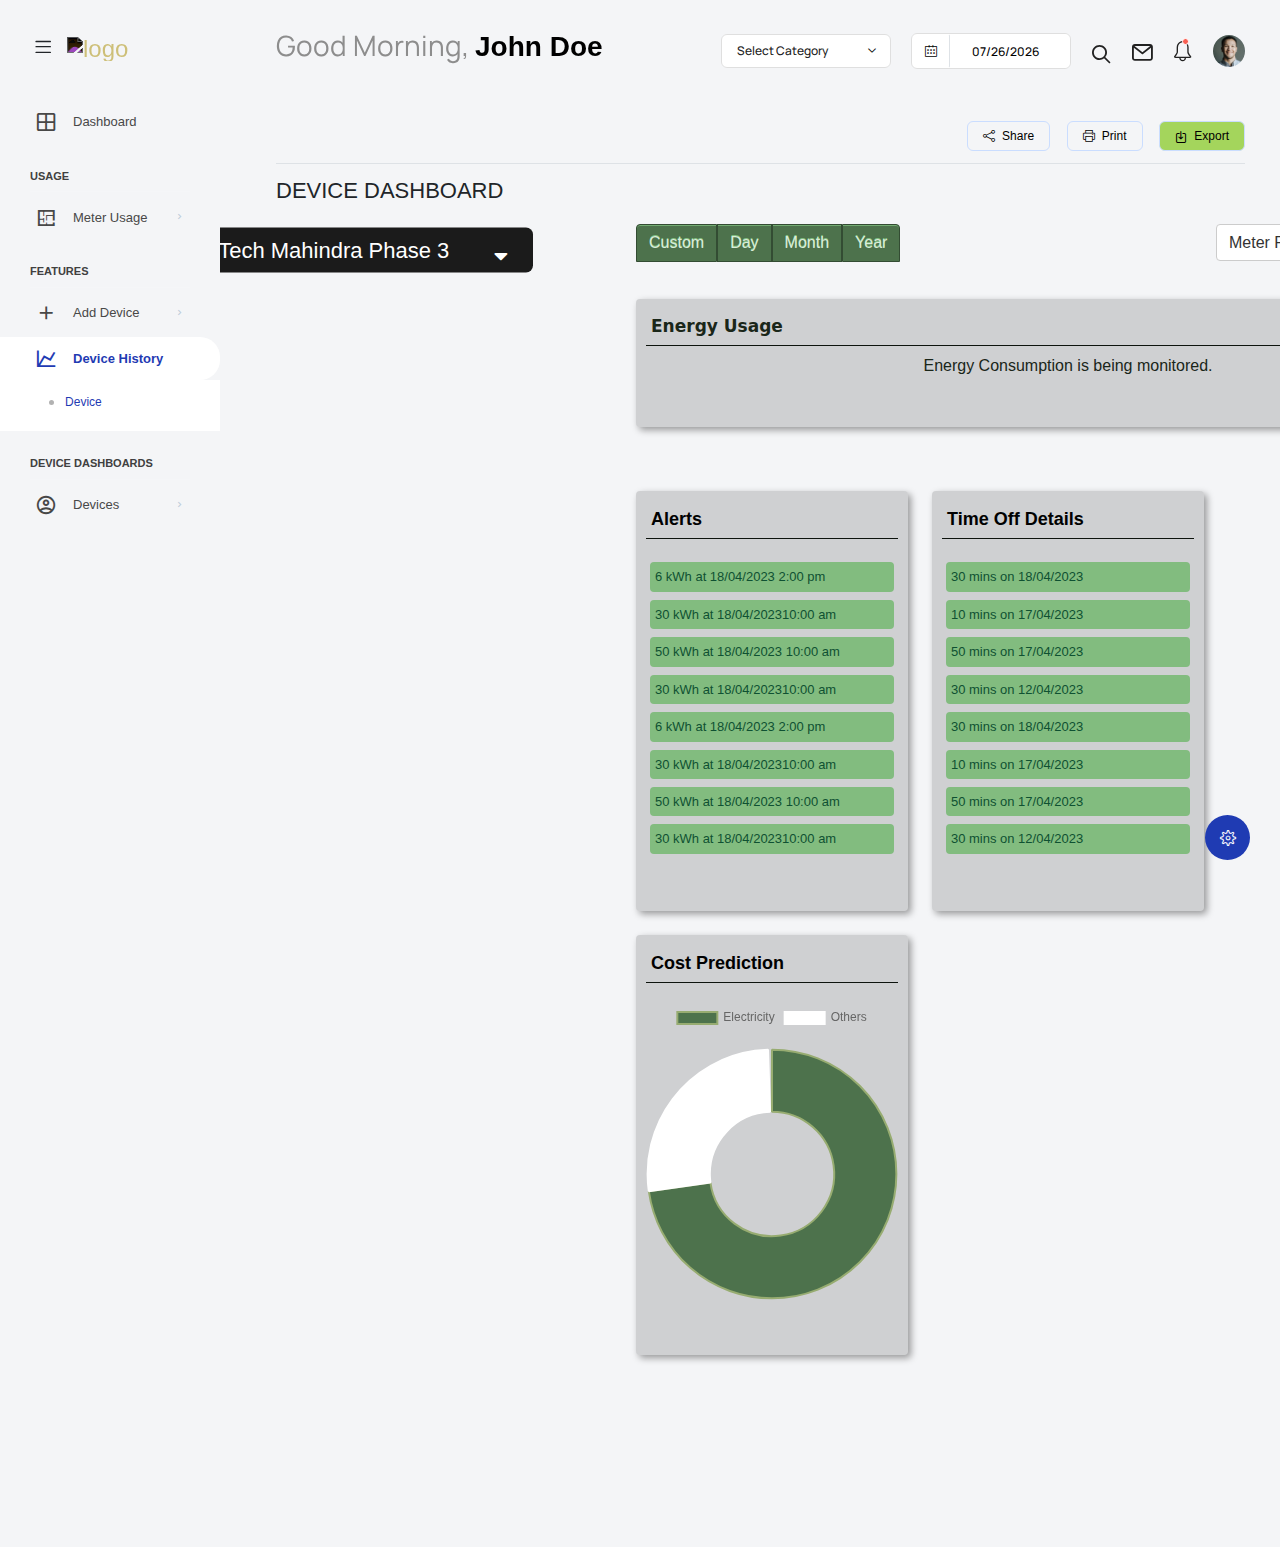
==== commit eef8411f: "fix" ====
--- a/Dashboard/devicehistory.html
+++ b/Dashboard/devicehistory.html
@@ -442,11 +442,11 @@
               <span class="menu-title">Device History</span>
               <i class="menu-arrow"></i>
             </a>
-            <!-- <div class="collapse" id="charts">
+            <div class="collapse" id="charts">
               <ul class="nav flex-column sub-menu">
-                <li class="nav-item"> <a class="nav-link" href="pages/charts/chartjs.html">ChartJs</a></li>
+                <li class="nav-item"> <a class="nav-link" href="devicehistory.html">Device</a></li>
               </ul>
-            </div> -->
+            </div>
           </li>
           <!-- <li class="nav-item">
             <a class="nav-link" data-bs-toggle="collapse" href="#tables" aria-expanded="false" aria-controls="tables">
--- a/Dashboard/css/vertical-layout-light/style.css
+++ b/Dashboard/css/vertical-layout-light/style.css
@@ -28502,7 +28502,7 @@
 .sidebar .nav .nav-item .nav-link .menu-title {
   color: inherit;
   display: inline-block;
-  font-size: 12px;
+  font-size: 13px;
   line-height: 1;
   vertical-align: middle;
 }
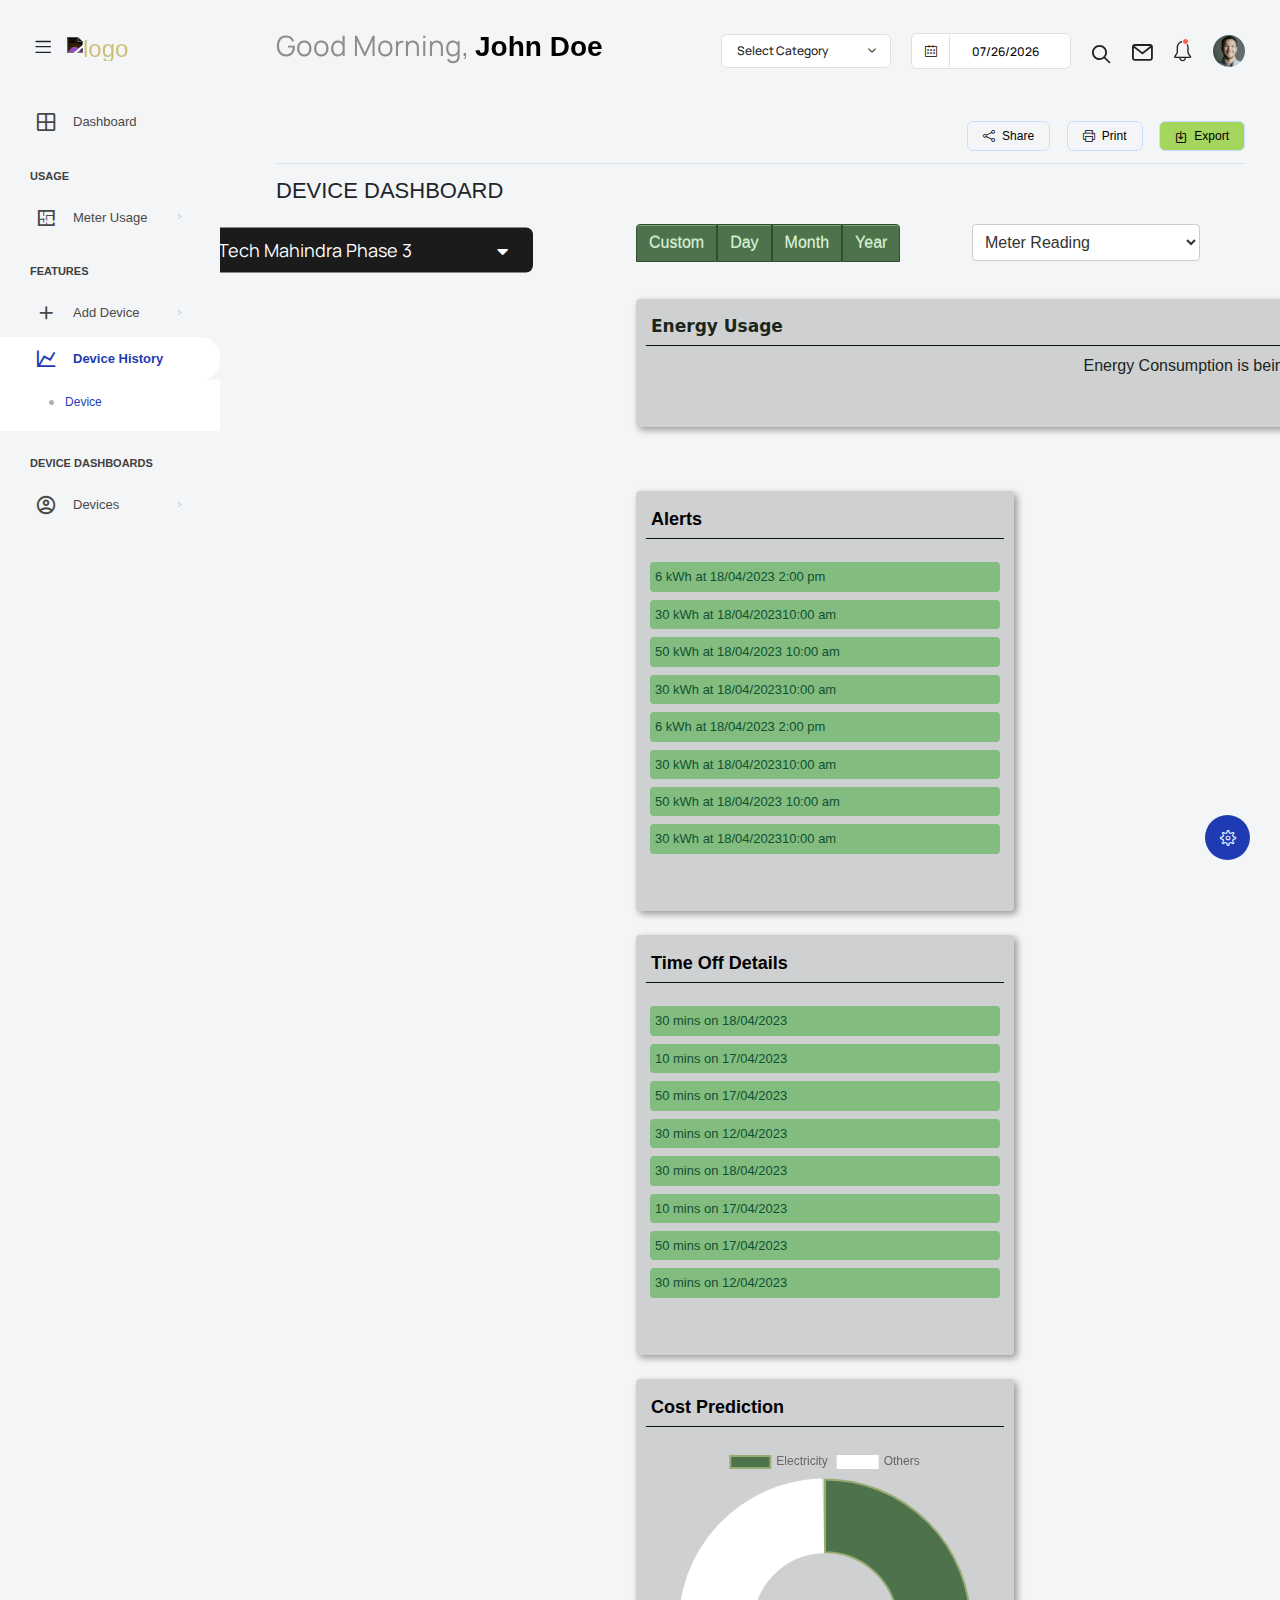
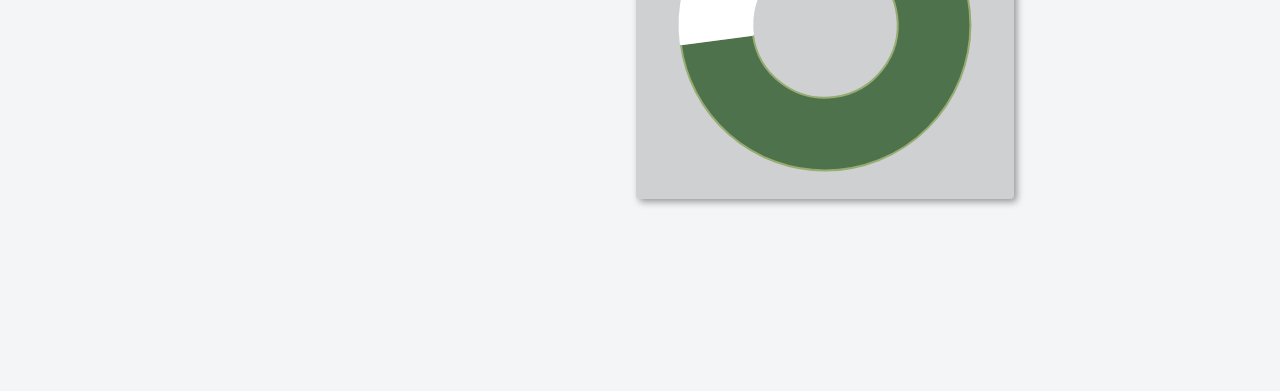
==== commit 68fe1f3b: "page linked, colour change login" ====
--- a/Dashboard/devicehistory.html
+++ b/Dashboard/devicehistory.html
@@ -208,7 +208,7 @@
                   class="dropdown-item-icon mdi mdi-calendar-check-outline text-primary me-2"></i> Activity</a>
               <a class="dropdown-item"><i class="dropdown-item-icon mdi mdi-help-circle-outline text-primary me-2"></i>
                 FAQ</a>
-              <a class="dropdown-item"><i class="dropdown-item-icon mdi mdi-power text-primary me-2"></i>Sign Out</a>
+              <a href="login.html" class="dropdown-item"><i class="dropdown-item-icon mdi mdi-power text-primary me-2"></i>Sign Out</a>
             </div>
           </li>
         </ul>
